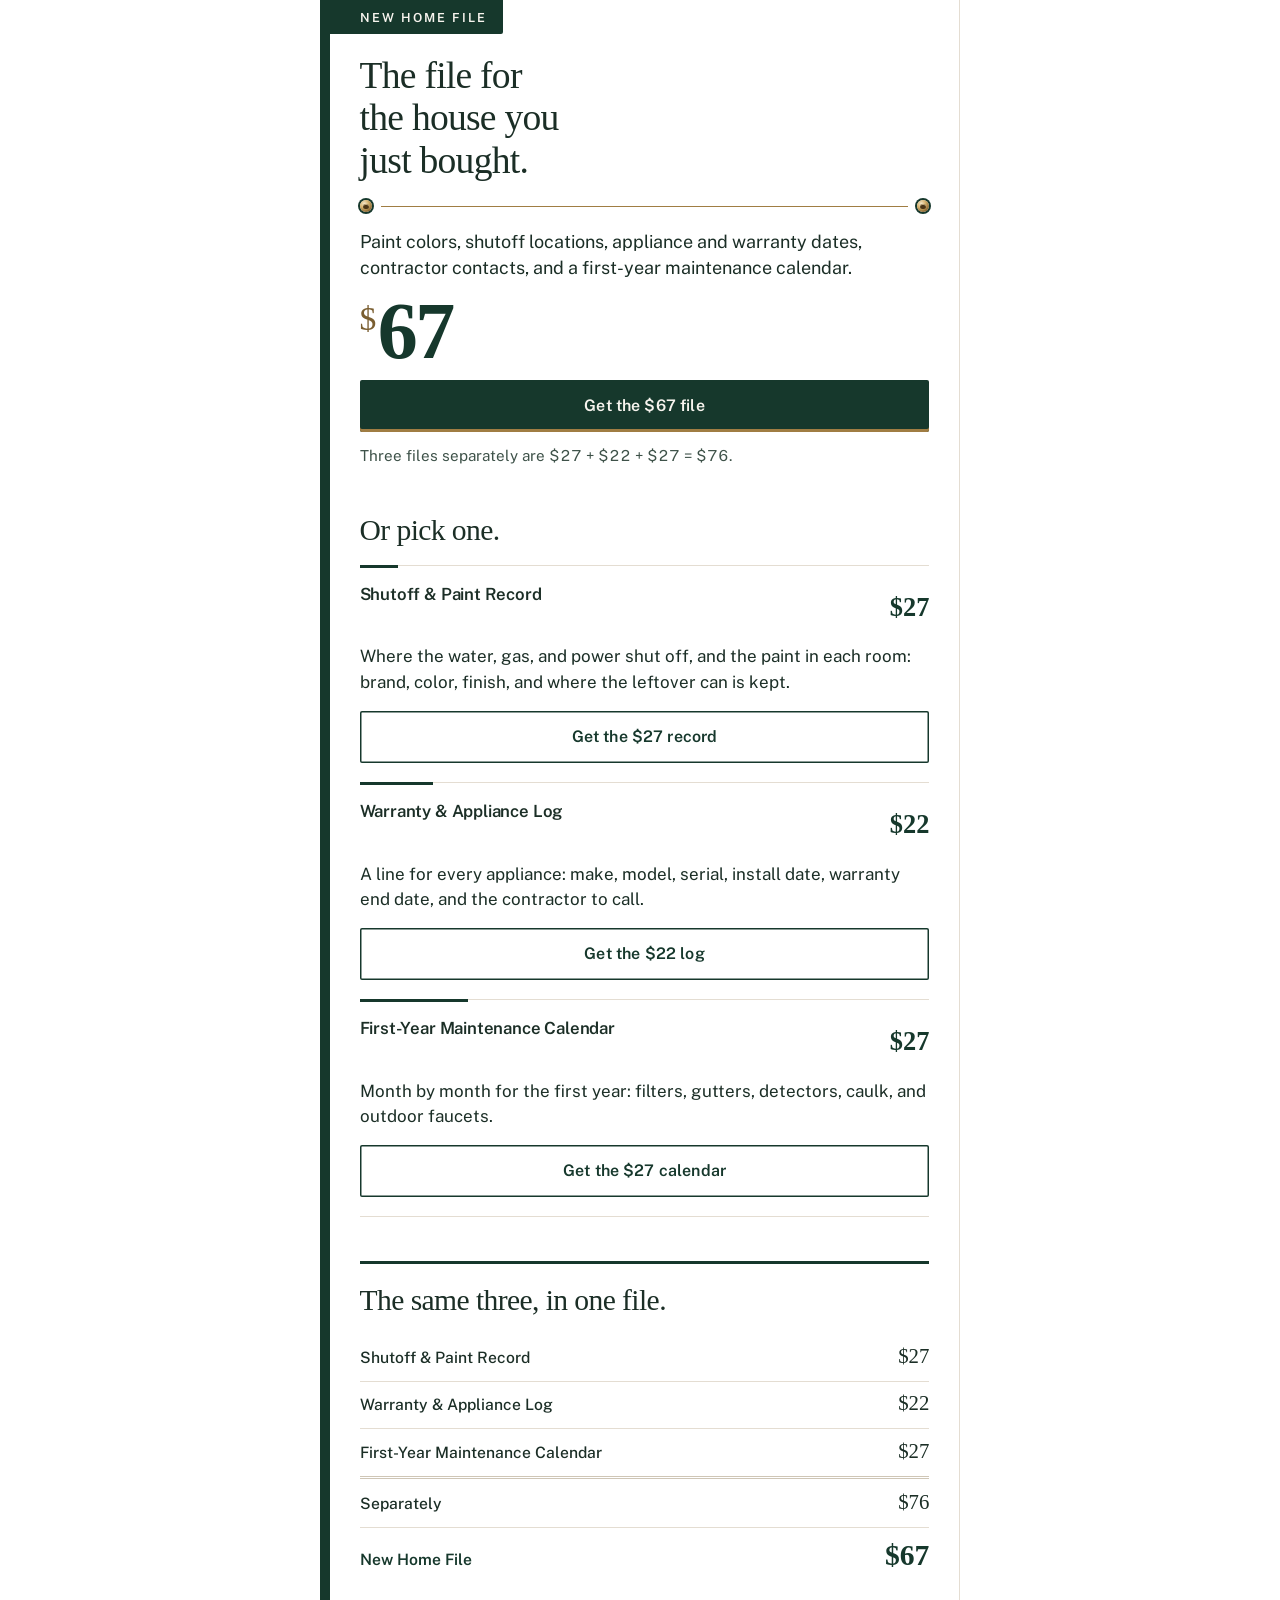
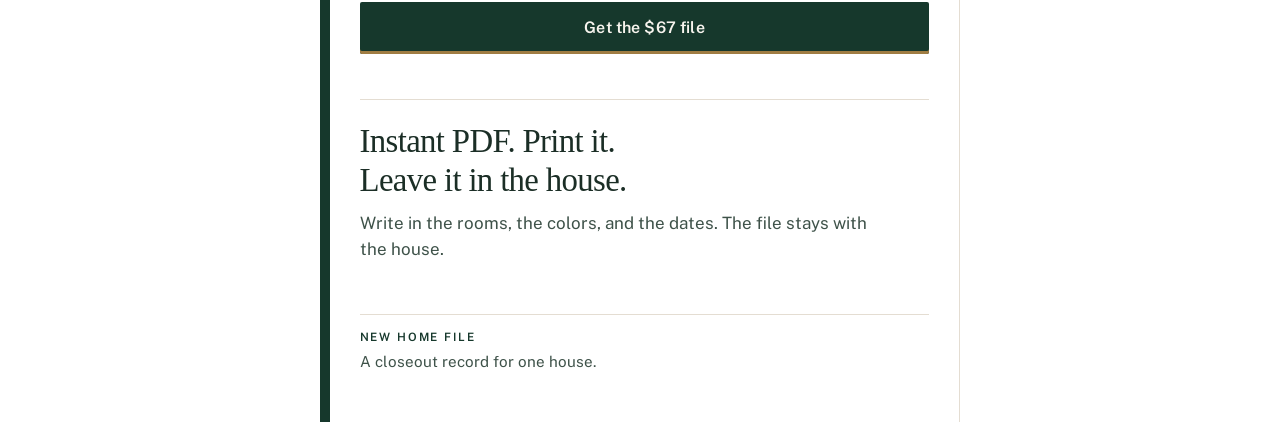
==== index.html @ 7fdfc834 "Add the New Home File landing page. A single static page for the closeout record: the $67 file first" ====
<!DOCTYPE html>
<html lang="en">
<head>
  <meta charset="utf-8">
  <meta name="viewport" content="width=device-width, initial-scale=1, viewport-fit=cover">
  <meta name="color-scheme" content="light">
  <meta name="theme-color" content="#16382c">
  <meta name="format-detection" content="telephone=no">
  <title>New Home File</title>
  <meta name="description" content="The file for the house you just bought. Paint colors, shutoff locations, appliance and warranty dates, contractor contacts, and a first-year maintenance calendar. Instant PDF, $67.">
  <meta property="og:title" content="New Home File">
  <meta property="og:description" content="The file for the house you just bought. Paint colors, shutoff locations, appliance and warranty dates, contractor contacts, and a first-year maintenance calendar. $67.">
  <meta property="og:type" content="website">
  <link rel="icon" href="favicon.svg" type="image/svg+xml">
  <link rel="preload" href="fonts/newsreader-500.woff2" as="font" type="font/woff2" crossorigin>
  <link rel="preload" href="fonts/public-sans-400.woff2" as="font" type="font/woff2" crossorigin>
  <link rel="preload" href="fonts/public-sans-600.woff2" as="font" type="font/woff2" crossorigin>
  <link rel="stylesheet" href="styles.css">
</head>
<body>
  <div class="page">
    <header class="masthead">
      <p class="tab">New Home File</p>
      <h1>The file for the house you just bought.</h1>
      <div class="clips" aria-hidden="true">
        <span class="clip"></span>
        <span class="clip-rule"></span>
        <span class="clip"></span>
      </div>
    </header>

    <main>
      <section class="offer" aria-label="New Home File, 67 dollars">
        <p class="does">Paint colors, shutoff locations, appliance and warranty dates, contractor contacts, and a first-year maintenance calendar.</p>
        <p class="price"><span class="usd">$</span>67</p>
        <a class="buy" data-product="newHomeFile">Get the $67 file</a>
        <p class="split">Three files separately are <span class="eq">$27 + $22 + $27 = $76</span>.</p>
      </section>

      <section class="pick" aria-labelledby="pick-title">
        <h2 id="pick-title">Or pick one.</h2>

        <article class="record">
          <div class="record-top">
            <h3>Shutoff &amp; Paint Record</h3>
            <p class="record-price">$27</p>
          </div>
          <p>Where the water, gas, and power shut off, and the paint in each room: brand, color, finish, and where the leftover can is kept.</p>
          <a class="buy quiet" data-product="shutoffPaintRecord">Get the $27 record</a>
        </article>

        <article class="record">
          <div class="record-top">
            <h3>Warranty &amp; Appliance Log</h3>
            <p class="record-price">$22</p>
          </div>
          <p>A line for every appliance: make, model, serial, install date, warranty end date, and the contractor to call.</p>
          <a class="buy quiet" data-product="warrantyApplianceLog">Get the $22 log</a>
        </article>

        <article class="record">
          <div class="record-top">
            <h3>First-Year Maintenance Calendar</h3>
            <p class="record-price">$27</p>
          </div>
          <p>Month by month for the first year: filters, gutters, detectors, caulk, and outdoor faucets.</p>
          <a class="buy quiet" data-product="firstYearMaintenanceCalendar">Get the $27 calendar</a>
        </article>
      </section>

      <section class="pack" aria-labelledby="pack-title">
        <h2 id="pack-title">The same three, in one file.</h2>
        <table class="tally">
          <caption class="visually-hidden">Prices for the three files separately and as the New Home File</caption>
          <tbody>
            <tr>
              <th scope="row">Shutoff &amp; Paint Record</th>
              <td>$27</td>
            </tr>
            <tr>
              <th scope="row">Warranty &amp; Appliance Log</th>
              <td>$22</td>
            </tr>
            <tr>
              <th scope="row">First-Year Maintenance Calendar</th>
              <td>$27</td>
            </tr>
            <tr class="tally-sum">
              <th scope="row">Separately</th>
              <td>$76</td>
            </tr>
            <tr class="tally-pack">
              <th scope="row">New Home File</th>
              <td>$67</td>
            </tr>
          </tbody>
        </table>
        <a class="buy" data-product="newHomeFile">Get the $67 file</a>
      </section>

      <section class="handoff" aria-label="Delivery">
        <p class="handoff-line">Instant PDF. Print it. Leave it in the house.</p>
        <p>Write in the rooms, the colors, and the dates. The file stays with the house.</p>
      </section>
    </main>

    <footer class="colophon">
      <p class="sign">New Home File</p>
      <p class="sign-note">A closeout record for one house.</p>
    </footer>
  </div>
  <script src="checkout.config.js"></script>
  <script src="checkout.js"></script>
</body>
</html>
---- styles.css ----
@font-face {
  font-family: "Newsreader";
  font-style: normal;
  font-weight: 500;
  font-display: swap;
  src: url("fonts/newsreader-500.woff2") format("woff2");
}

@font-face {
  font-family: "Newsreader";
  font-style: normal;
  font-weight: 600;
  font-display: swap;
  src: url("fonts/newsreader-600.woff2") format("woff2");
}

@font-face {
  font-family: "Public Sans";
  font-style: normal;
  font-weight: 400;
  font-display: swap;
  src: url("fonts/public-sans-400.woff2") format("woff2");
}

@font-face {
  font-family: "Public Sans";
  font-style: normal;
  font-weight: 500;
  font-display: swap;
  src: url("fonts/public-sans-500.woff2") format("woff2");
}

@font-face {
  font-family: "Public Sans";
  font-style: normal;
  font-weight: 600;
  font-display: swap;
  src: url("fonts/public-sans-600.woff2") format("woff2");
}

:root {
  --paper: #fff;
  --ink: #1b2e26;
  --muted: #3e5249;
  --green: #16382c;
  --green-deep: #10281f;
  --green-hover: #1c4638;
  --brass: #a07d43;
  --brass-deep: #7a5e30;
  --line: #e4ddd2;
  --rule: #cfc6b6;
  --pad: 1.25rem;
  --spine: 8px;
  --serif: "Newsreader", "Iowan Old Style", Palatino, Georgia, serif;
  --sans: "Public Sans", "Segoe UI", sans-serif;
}

*,
*::before,
*::after {
  box-sizing: border-box;
}

html {
  -webkit-text-size-adjust: 100%;
  text-size-adjust: 100%;
}

body {
  margin: 0;
  background: var(--paper);
  color: var(--ink);
  font-family: var(--sans);
  font-size: 1.0625rem;
  font-weight: 400;
  line-height: 1.5;
  font-variant-numeric: lining-nums;
}

.page {
  width: min(100%, 40rem);
  min-height: 100vh;
  margin: 0 auto;
  padding: 0 var(--pad) calc(3rem + env(safe-area-inset-bottom));
  border-left: var(--spine) solid var(--green);
  background: var(--paper);
}

.visually-hidden {
  position: absolute;
  width: 1px;
  height: 1px;
  padding: 0;
  margin: -1px;
  overflow: hidden;
  clip: rect(0, 0, 0, 0);
  white-space: nowrap;
  border: 0;
}

.tab {
  display: inline-block;
  margin: 0 0 1.35rem calc(var(--pad) * -1);
  padding: 0.78rem 1rem 0.55rem var(--pad);
  background: var(--green);
  color: #f7f4ee;
  font-size: 0.78rem;
  font-weight: 600;
  letter-spacing: 0.16em;
  line-height: 1;
  text-transform: uppercase;
  white-space: nowrap;
  border-bottom-right-radius: 2px;
}

h1 {
  margin: 0;
  max-width: 16ch;
  font-family: var(--serif);
  font-size: 1.85rem;
  font-weight: 500;
  line-height: 1.12;
  letter-spacing: -0.02em;
  text-wrap: balance;
}

.clips {
  display: flex;
  align-items: center;
  gap: 0.55rem;
  margin: 1.15rem 0 1.05rem;
}

.clip {
  position: relative;
  width: 0.78rem;
  height: 0.78rem;
  flex: none;
  border-radius: 50%;
  background: radial-gradient(circle at 35% 30%, #f4e7cb, #d4b06a 38%, #8d6a34 72%, #5c431c);
  box-shadow: 0 0 0 2px var(--green);
}

.clip::after {
  content: "";
  position: absolute;
  inset: 0.22rem;
  border-radius: 50%;
  background: #4a3416;
  box-shadow: inset 0 1px 0 rgba(232, 210, 160, 0.7);
}

.clip-rule {
  height: 1px;
  flex: 1;
  background: var(--brass);
}

.does {
  margin: 0 0 1rem;
  font-size: 1.0625rem;
  line-height: 1.45;
  text-wrap: pretty;
}

.price {
  margin: 0 0 0.9rem;
  font-family: var(--serif);
  font-size: 4.25rem;
  font-weight: 600;
  line-height: 0.85;
  letter-spacing: -0.03em;
  color: var(--green);
  font-variant-numeric: lining-nums;
}

.usd {
  margin-right: 0.04em;
  font-size: 0.42em;
  font-weight: 500;
  letter-spacing: 0;
  vertical-align: 0.85em;
  color: var(--brass-deep);
}

.buy {
  display: flex;
  align-items: center;
  justify-content: center;
  width: 100%;
  min-height: 3.25rem;
  padding: 0.8rem 1rem;
  border: 0;
  border-radius: 2px;
  background: var(--green);
  color: #f7f4ee;
  font: 600 1rem/1.2 var(--sans);
  letter-spacing: 0.01em;
  text-align: center;
  text-decoration: none;
  box-shadow: inset 0 -3px 0 var(--brass);
  cursor: pointer;
  -webkit-tap-highlight-color: transparent;
}

.buy:visited {
  color: #f7f4ee;
}

.buy.quiet {
  background: transparent;
  color: var(--green);
  box-shadow: inset 0 0 0 1.5px var(--green);
}

.buy.quiet:visited {
  color: var(--green);
}

.buy:focus-visible {
  outline: 2px solid var(--brass-deep);
  outline-offset: 3px;
}

.split {
  margin: 0.8rem 0 0;
  color: var(--muted);
  font-size: 0.95rem;
}

.eq {
  white-space: nowrap;
  font-variant-numeric: tabular-nums;
}

.pick {
  margin-top: 2.85rem;
}

h2 {
  margin: 0 0 1rem;
  font-family: var(--serif);
  font-size: 1.55rem;
  font-weight: 500;
  line-height: 1.2;
  letter-spacing: -0.02em;
}

.record {
  position: relative;
  padding: 1.15rem 0 1.2rem;
  border-top: 1px solid var(--line);
}

.record:last-child {
  border-bottom: 1px solid var(--line);
}

.record::before {
  content: "";
  position: absolute;
  top: -1px;
  left: 0;
  height: 3px;
  background: var(--green);
}

.record:nth-of-type(1)::before { width: 2.4rem; }
.record:nth-of-type(2)::before { width: 4.6rem; }
.record:nth-of-type(3)::before { width: 6.8rem; }

.record-top {
  display: grid;
  grid-template-columns: 1fr auto;
  gap: 0.75rem 1rem;
  align-items: start;
}

.record h3 {
  margin: 0;
  font-family: var(--sans);
  font-size: 1.05rem;
  font-weight: 600;
  line-height: 1.3;
  letter-spacing: -0.011em;
}

.record-price {
  margin: 0;
  padding-top: 0.08rem;
  font-family: var(--serif);
  font-size: 1.65rem;
  font-weight: 600;
  line-height: 1;
  color: var(--green);
}

.record p {
  margin: 0.55rem 0 0.95rem;
  text-wrap: pretty;
}

.pack {
  margin-top: 2.75rem;
  padding-top: 1.15rem;
  border-top: 3px solid var(--green);
}

.tally {
  width: 100%;
  margin: 0.85rem 0 1.15rem;
  border-collapse: collapse;
}

.tally th,
.tally td {
  padding: 0.72rem 0;
  border-bottom: 1px solid var(--line);
  vertical-align: baseline;
}

.tally th {
  padding-right: 1rem;
  font-size: 0.98rem;
  font-weight: 500;
  text-align: left;
  hyphens: none;
}

.tally td {
  font-family: var(--serif);
  font-size: 1.3rem;
  font-weight: 500;
  line-height: 1;
  text-align: right;
  white-space: nowrap;
  font-variant-numeric: tabular-nums;
}

.tally-sum th,
.tally-sum td {
  border-top: 3px double var(--rule);
  border-bottom: 1px solid var(--line);
  padding-top: 0.85rem;
}

.tally-pack th,
.tally-pack td {
  border-bottom: 0;
  padding-top: 0.8rem;
  color: var(--green);
  font-weight: 600;
}

.tally-pack td {
  font-size: 1.85rem;
}

.handoff {
  margin-top: 2.85rem;
  padding-top: 1.35rem;
  border-top: 1px solid var(--line);
}

.handoff-line {
  margin: 0 0 0.75rem;
  max-width: 18ch;
  font-family: var(--serif);
  font-size: 1.7rem;
  font-weight: 500;
  line-height: 1.18;
  letter-spacing: -0.02em;
  text-wrap: balance;
}

.handoff p:last-child {
  margin: 0;
  max-width: 36em;
  color: var(--muted);
  text-wrap: pretty;
}

.colophon {
  margin-top: 3.25rem;
  padding-top: 1rem;
  border-top: 1px solid var(--line);
}

.sign,
.sign-note {
  margin: 0;
}

.sign {
  color: var(--green);
  font-size: 0.72rem;
  font-weight: 600;
  letter-spacing: 0.16em;
  line-height: 1.2;
  text-transform: uppercase;
}

.sign-note {
  margin-top: 0.4rem;
  color: var(--muted);
  font-size: 0.95rem;
}

::selection {
  background: #d7e6de;
  color: var(--ink);
}

@media (hover: hover) {
  .buy:hover {
    background: var(--green-hover);
    color: #f7f4ee;
  }

  .buy.quiet:hover {
    background: #f2f6f4;
    color: var(--green);
  }
}

.buy:active {
  background: var(--green-deep);
  color: #f7f4ee;
  transform: translateY(1px);
}

.buy.quiet:active {
  background: #e7eeea;
  color: var(--green-deep);
}

@media (min-width: 48rem) {
  :root {
    --pad: 1.85rem;
    --spine: 10px;
  }

  .page {
    border-right: 1px solid var(--line);
  }

  h1 {
    font-size: 2.35rem;
  }

  .price {
    font-size: 5rem;
  }

  .does {
    font-size: 1.125rem;
  }

  h2 {
    font-size: 1.85rem;
  }

  .handoff-line {
    font-size: 2.05rem;
  }
}

@media (prefers-reduced-motion: reduce) {
  .buy:active {
    transform: none;
  }
}

@media print {
  .page {
    width: auto;
    min-height: 0;
    border: 0;
  }

  .tab,
  .buy {
    background: transparent !important;
    color: var(--ink) !important;
    box-shadow: none;
    border: 1px solid var(--ink);
  }
}
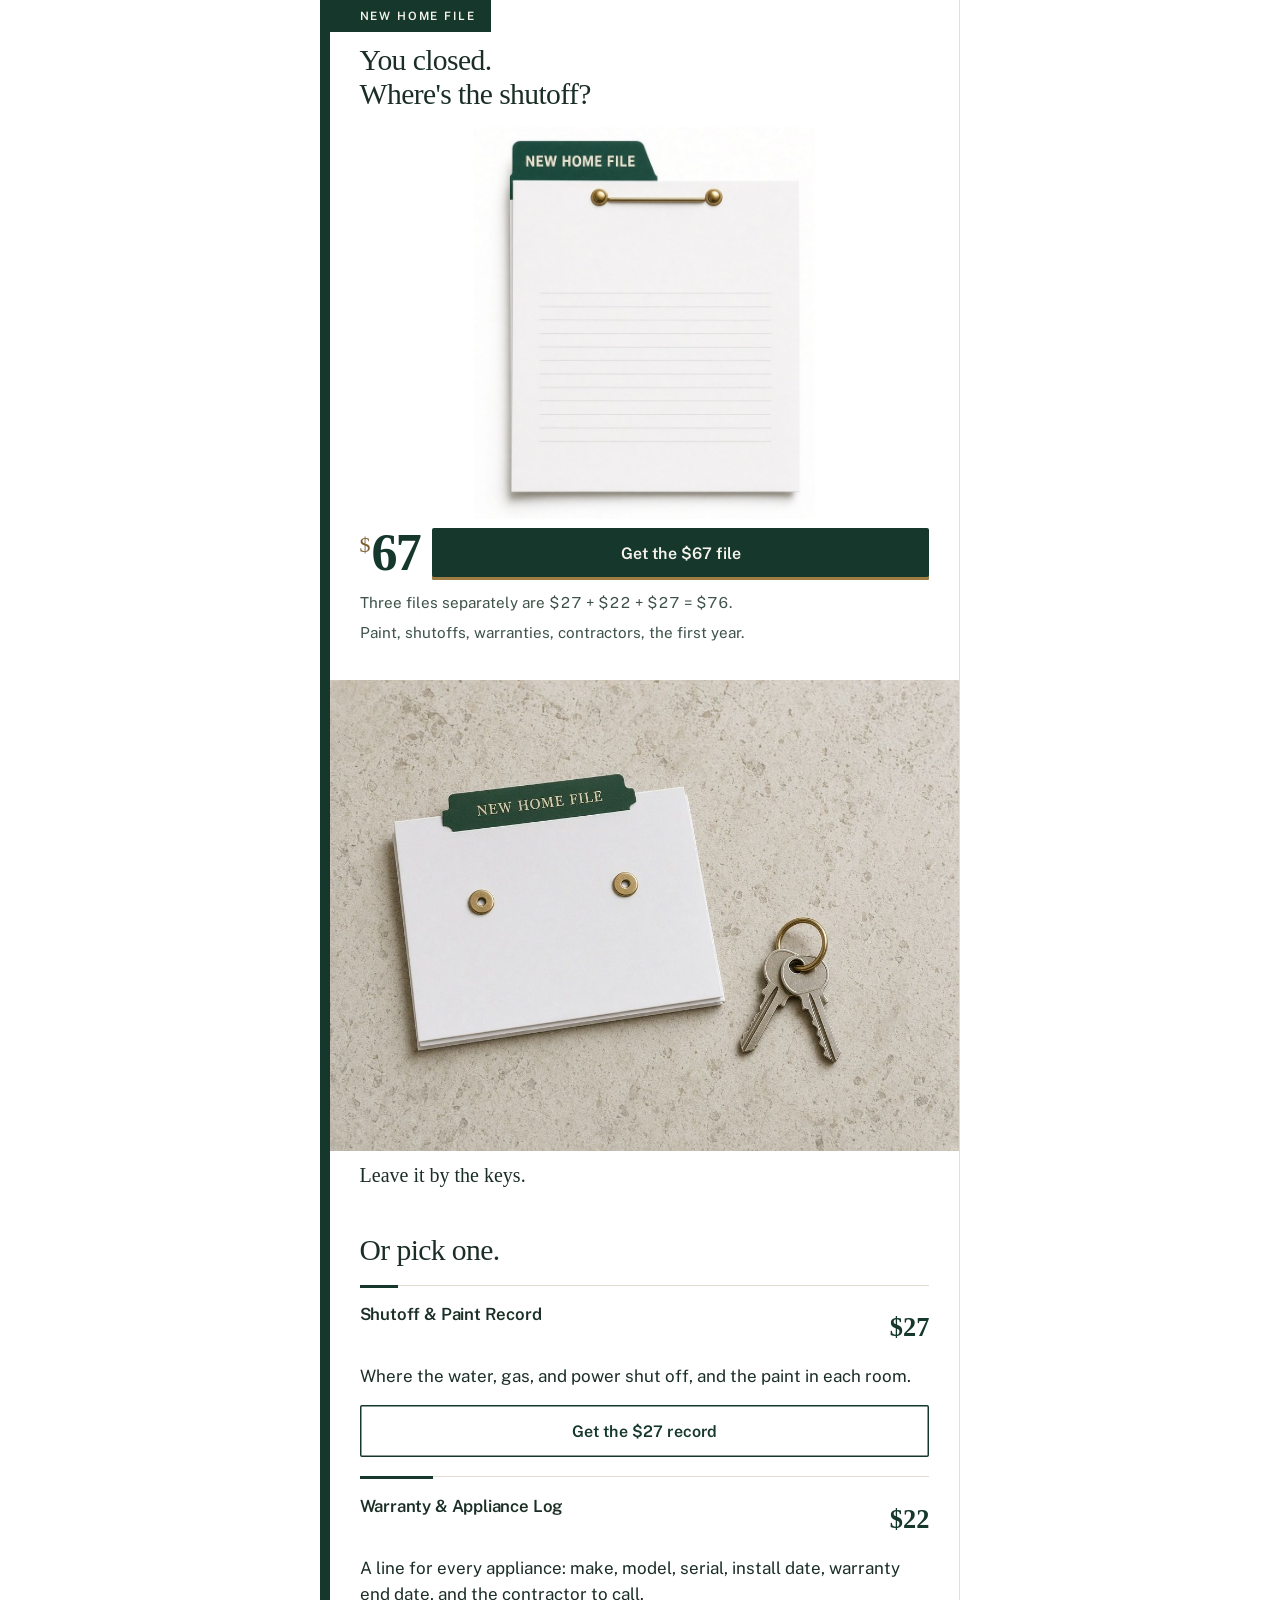
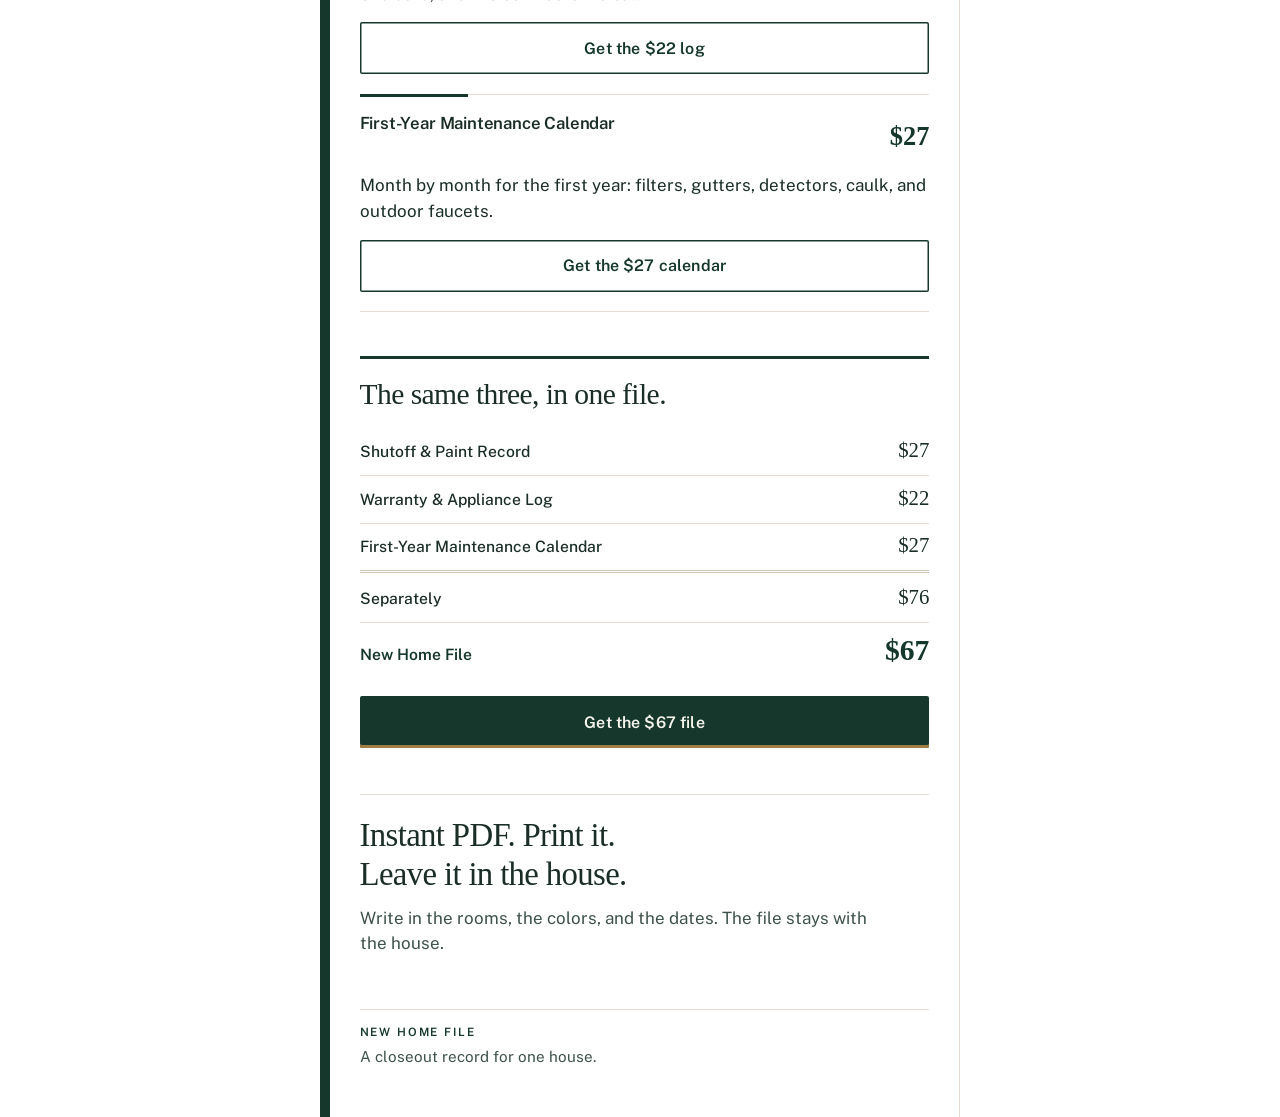
==== commit d5a266e9: "Show the house file before the price. Put the folder cover above $67 on the first screen, with the k" ====
--- a/index.html
+++ b/index.html
@@ -7,11 +7,13 @@
   <meta name="theme-color" content="#16382c">
   <meta name="format-detection" content="telephone=no">
   <title>New Home File</title>
-  <meta name="description" content="The file for the house you just bought. Paint colors, shutoff locations, appliance and warranty dates, contractor contacts, and a first-year maintenance calendar. Instant PDF, $67.">
+  <meta name="description" content="You closed. Where's the shutoff? The New Home File is the record you print and leave by the keys. $67.">
   <meta property="og:title" content="New Home File">
-  <meta property="og:description" content="The file for the house you just bought. Paint colors, shutoff locations, appliance and warranty dates, contractor contacts, and a first-year maintenance calendar. $67.">
+  <meta property="og:description" content="You closed. Where's the shutoff? A house file you print and leave by the keys. $67.">
+  <meta property="og:image" content="images/cover.jpg">
   <meta property="og:type" content="website">
   <link rel="icon" href="favicon.svg" type="image/svg+xml">
+  <link rel="preload" href="images/cover.jpg" as="image">
   <link rel="preload" href="fonts/newsreader-500.woff2" as="font" type="font/woff2" crossorigin>
   <link rel="preload" href="fonts/public-sans-400.woff2" as="font" type="font/woff2" crossorigin>
   <link rel="preload" href="fonts/public-sans-600.woff2" as="font" type="font/woff2" crossorigin>
@@ -20,22 +22,27 @@
 <body>
   <div class="page">
     <header class="masthead">
-      <p class="tab">New Home File</p>
-      <h1>The file for the house you just bought.</h1>
-      <div class="clips" aria-hidden="true">
-        <span class="clip"></span>
-        <span class="clip-rule"></span>
-        <span class="clip"></span>
-      </div>
+      <p class="mark">New Home File</p>
+      <h1>You closed.<br>Where's the shutoff?</h1>
     </header>
 
     <main>
       <section class="offer" aria-label="New Home File, 67 dollars">
-        <p class="does">Paint colors, shutoff locations, appliance and warranty dates, contractor contacts, and a first-year maintenance calendar.</p>
-        <p class="price"><span class="usd">$</span>67</p>
-        <a class="buy" data-product="newHomeFile">Get the $67 file</a>
+        <figure class="cover">
+          <img src="images/cover.jpg" width="740" height="852" alt="White house file with a deep green tab reading New Home File, held by brass fasteners." fetchpriority="high">
+        </figure>
+        <div class="offer-buy">
+          <p class="price"><span class="usd">$</span>67</p>
+          <a class="buy" data-product="newHomeFile">Get the $67 file</a>
+        </div>
         <p class="split">Three files separately are <span class="eq">$27 + $22 + $27 = $76</span>.</p>
+        <p class="does">Paint, shutoffs, warranties, contractors, the first year.</p>
       </section>
+
+      <figure class="counter">
+        <img src="images/counter.jpg" width="1152" height="864" alt="The house file lying on a counter beside a set of keys." decoding="async">
+        <figcaption>Leave it by the keys.</figcaption>
+      </figure>
 
       <section class="pick" aria-labelledby="pick-title">
         <h2 id="pick-title">Or pick one.</h2>
@@ -45,7 +52,7 @@
             <h3>Shutoff &amp; Paint Record</h3>
             <p class="record-price">$27</p>
           </div>
-          <p>Where the water, gas, and power shut off, and the paint in each room: brand, color, finish, and where the leftover can is kept.</p>
+          <p>Where the water, gas, and power shut off, and the paint in each room.</p>
           <a class="buy quiet" data-product="shutoffPaintRecord">Get the $27 record</a>
         </article>
 
--- a/styles.css
+++ b/styles.css
@@ -98,77 +98,68 @@
   border: 0;
 }
 
-.tab {
+.mark {
+  margin: 0 0 0.7rem calc(var(--pad) * -1);
+  padding: 0.7rem 0.95rem 0.55rem var(--pad);
   display: inline-block;
-  margin: 0 0 1.35rem calc(var(--pad) * -1);
-  padding: 0.78rem 1rem 0.55rem var(--pad);
   background: var(--green);
   color: #f7f4ee;
-  font-size: 0.78rem;
+  font-size: 0.72rem;
   font-weight: 600;
   letter-spacing: 0.16em;
   line-height: 1;
   text-transform: uppercase;
-  white-space: nowrap;
-  border-bottom-right-radius: 2px;
 }
 
 h1 {
   margin: 0;
-  max-width: 16ch;
-  font-family: var(--serif);
-  font-size: 1.85rem;
-  font-weight: 500;
-  line-height: 1.12;
+  max-width: 18ch;
+  font-family: var(--serif);
+  font-size: 1.55rem;
+  font-weight: 500;
+  line-height: 1.15;
   letter-spacing: -0.02em;
-  text-wrap: balance;
-}
-
-.clips {
+}
+
+.cover {
+  margin: 0.7rem 0 0.55rem;
+}
+
+.cover img {
+  display: block;
+  width: auto;
+  max-width: 100%;
+  height: auto;
+  max-height: 24.5rem;
+  margin: 0 auto;
+}
+
+.offer-buy {
   display: flex;
   align-items: center;
-  gap: 0.55rem;
-  margin: 1.15rem 0 1.05rem;
-}
-
-.clip {
-  position: relative;
-  width: 0.78rem;
-  height: 0.78rem;
+  gap: 0.75rem;
+}
+
+.offer-buy .buy {
+  flex: 1;
+  width: auto;
+  min-width: 0;
+}
+
+.does {
+  margin: 0.45rem 0 0;
+  color: var(--muted);
+  font-size: 0.95rem;
+  line-height: 1.4;
+}
+
+.price {
+  margin: 0;
   flex: none;
-  border-radius: 50%;
-  background: radial-gradient(circle at 35% 30%, #f4e7cb, #d4b06a 38%, #8d6a34 72%, #5c431c);
-  box-shadow: 0 0 0 2px var(--green);
-}
-
-.clip::after {
-  content: "";
-  position: absolute;
-  inset: 0.22rem;
-  border-radius: 50%;
-  background: #4a3416;
-  box-shadow: inset 0 1px 0 rgba(232, 210, 160, 0.7);
-}
-
-.clip-rule {
-  height: 1px;
-  flex: 1;
-  background: var(--brass);
-}
-
-.does {
-  margin: 0 0 1rem;
-  font-size: 1.0625rem;
-  line-height: 1.45;
-  text-wrap: pretty;
-}
-
-.price {
-  margin: 0 0 0.9rem;
-  font-family: var(--serif);
-  font-size: 4.25rem;
-  font-weight: 600;
-  line-height: 0.85;
+  font-family: var(--serif);
+  font-size: 2.85rem;
+  font-weight: 600;
+  line-height: 0.9;
   letter-spacing: -0.03em;
   color: var(--green);
   font-variant-numeric: lining-nums;
@@ -181,6 +172,24 @@
   letter-spacing: 0;
   vertical-align: 0.85em;
   color: var(--brass-deep);
+}
+
+.counter {
+  margin: 2.25rem calc(var(--pad) * -1) 0;
+}
+
+.counter img {
+  display: block;
+  width: 100%;
+  height: auto;
+}
+
+.counter figcaption {
+  margin: 0;
+  padding: 0.7rem var(--pad) 0;
+  font-family: var(--serif);
+  font-size: 1.25rem;
+  line-height: 1.25;
 }
 
 .buy {
@@ -445,15 +454,15 @@
   }
 
   h1 {
-    font-size: 2.35rem;
+    font-size: 1.85rem;
+  }
+
+  .cover {
+    margin-top: 1rem;
   }
 
   .price {
-    font-size: 5rem;
-  }
-
-  .does {
-    font-size: 1.125rem;
+    font-size: 3.25rem;
   }
 
   h2 {
@@ -478,7 +487,7 @@
     border: 0;
   }
 
-  .tab,
+  .mark,
   .buy {
     background: transparent !important;
     color: var(--ink) !important;
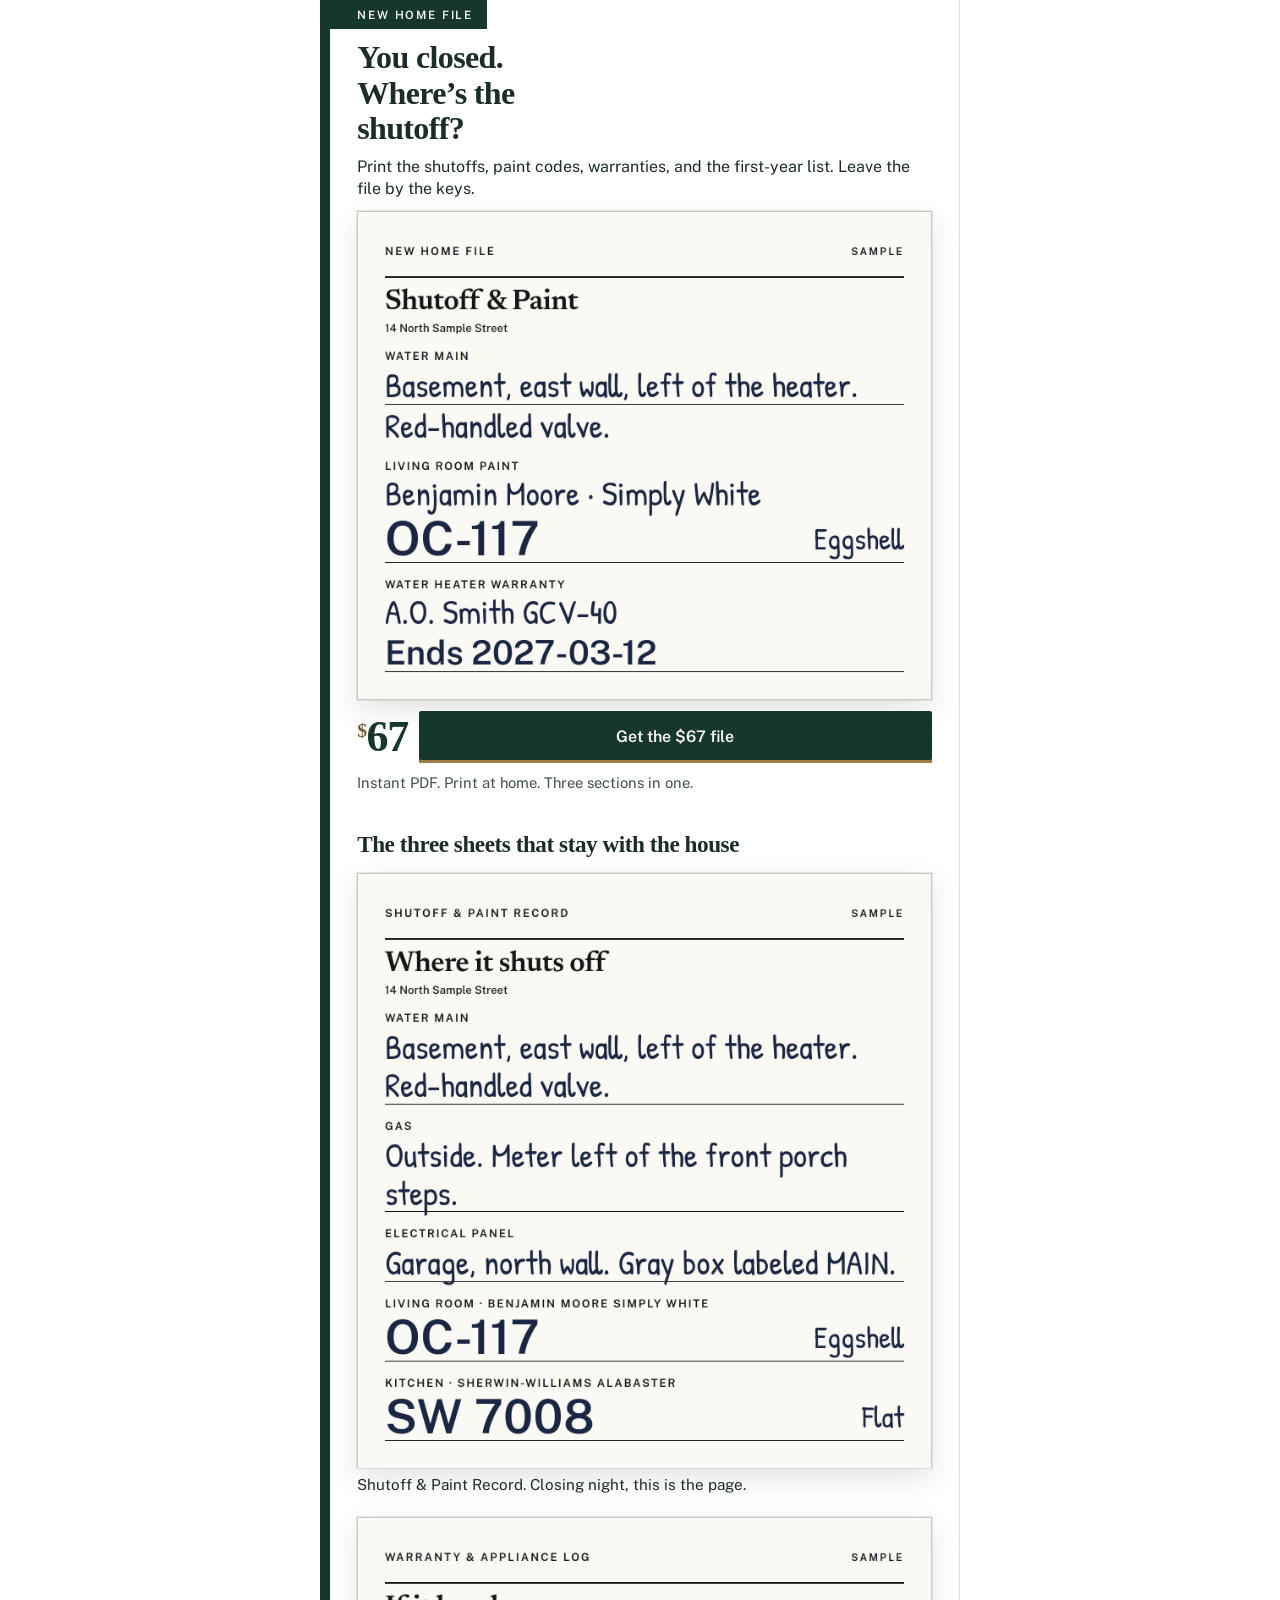
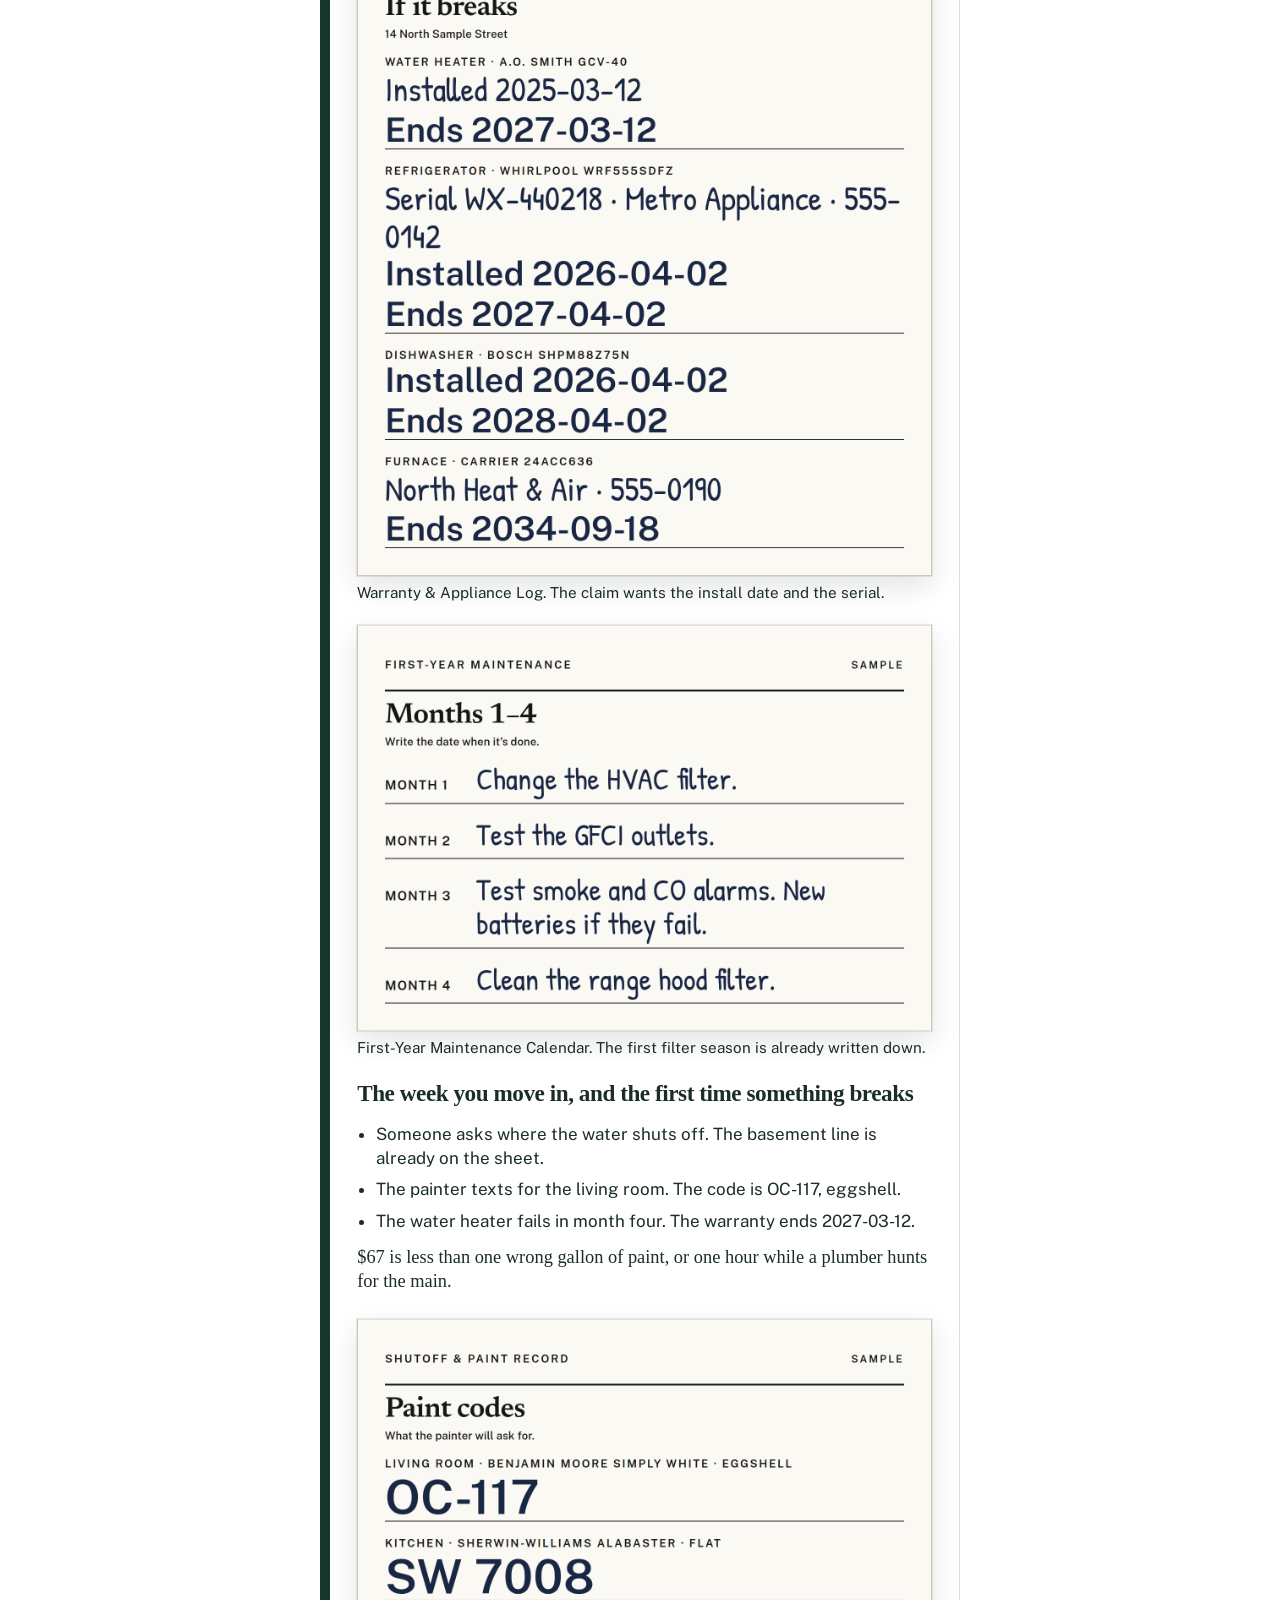
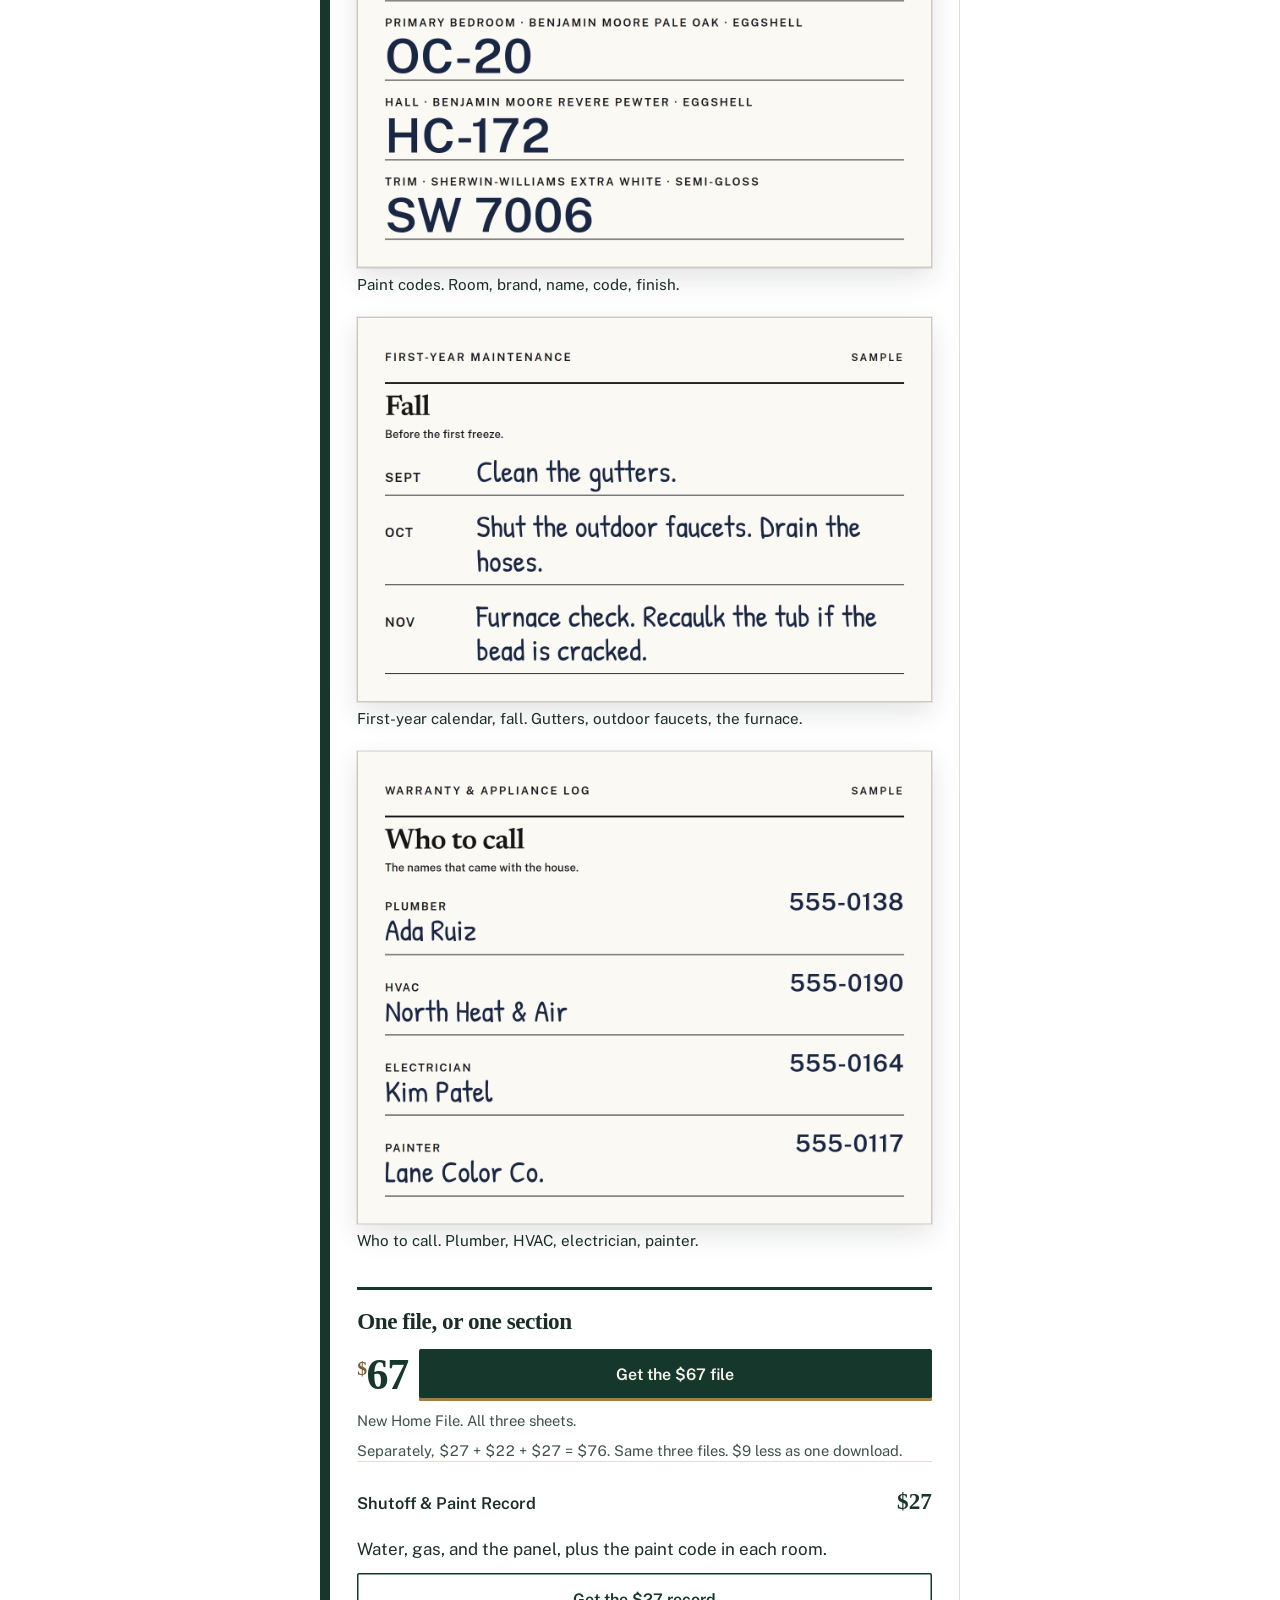
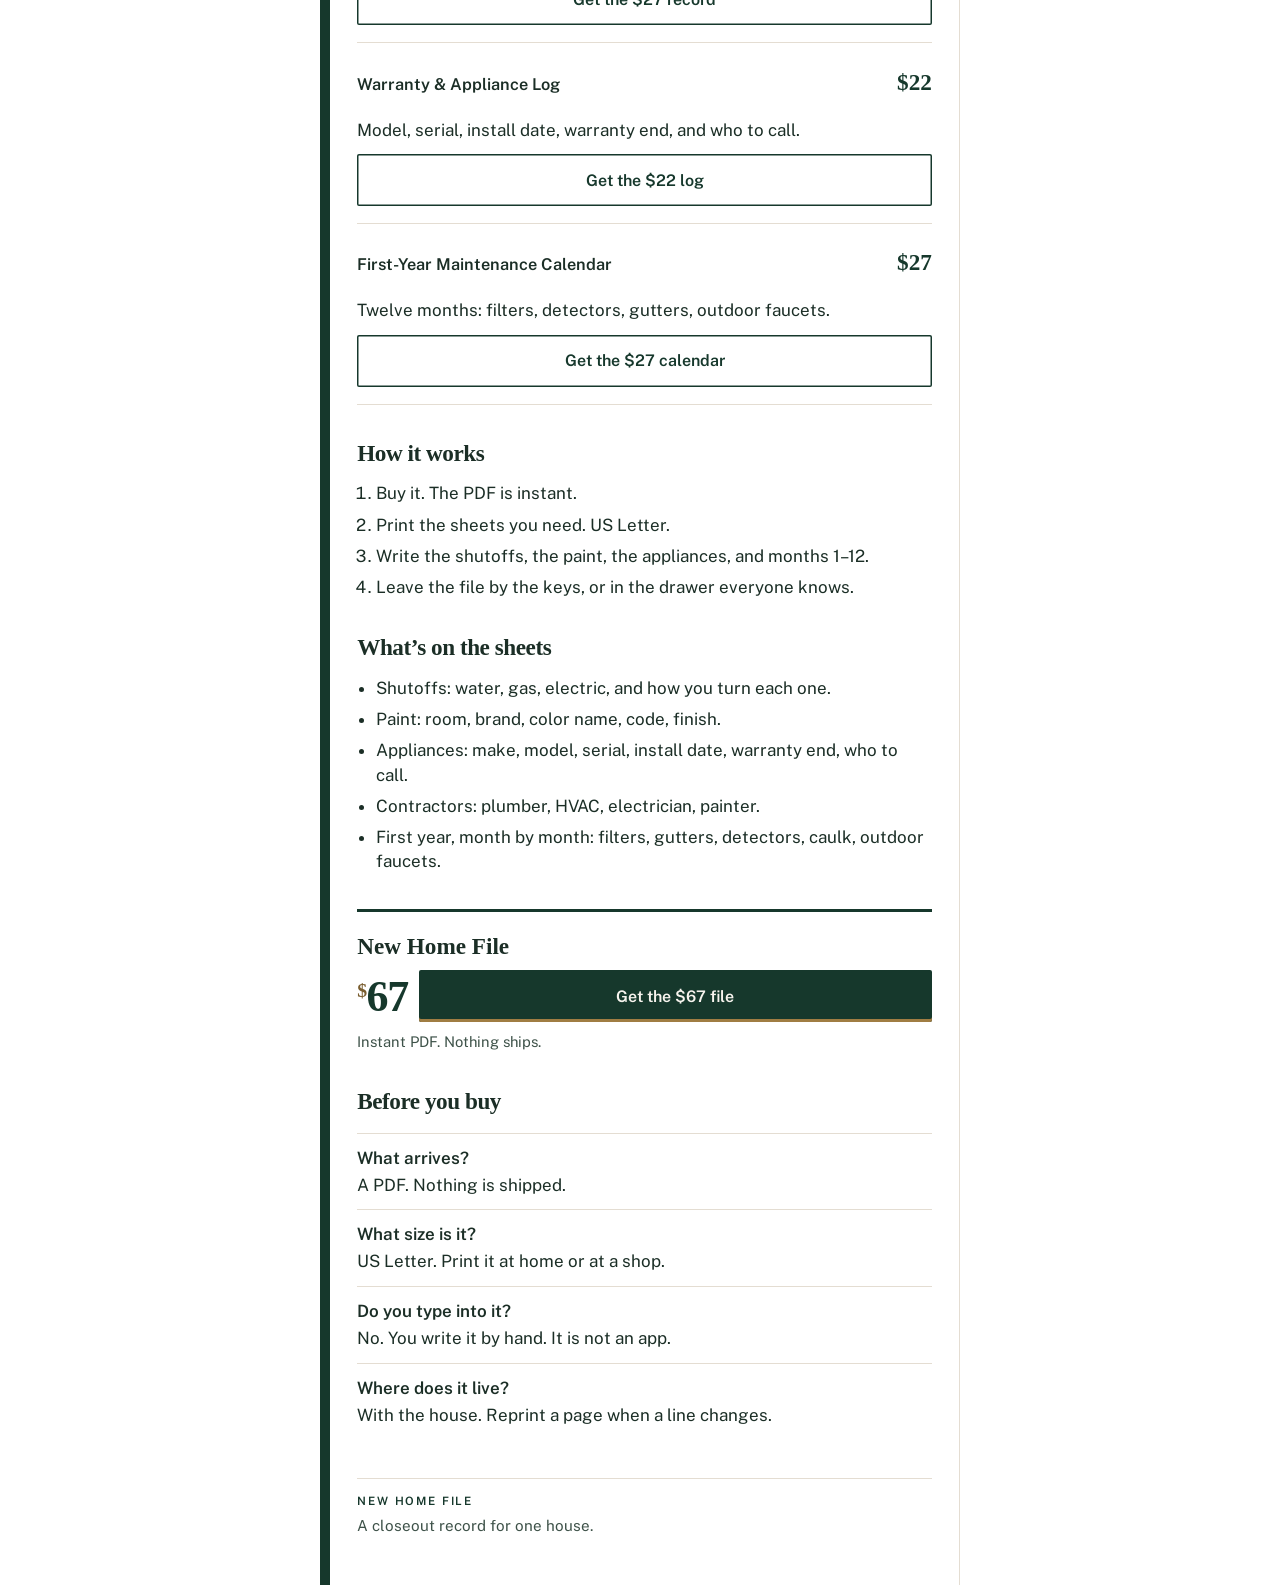
==== commit b8d5945b: "Replace the folder photo with readable house sheets. The first screen shows a filled record: the wat" ====
--- a/index.html
+++ b/index.html
@@ -7,14 +7,13 @@
   <meta name="theme-color" content="#16382c">
   <meta name="format-detection" content="telephone=no">
   <title>New Home File</title>
-  <meta name="description" content="You closed. Where's the shutoff? The New Home File is the record you print and leave by the keys. $67.">
+  <meta name="description" content="You closed. Where’s the shutoff? A printed house file: the water main, the paint code, the warranty date. $67.">
   <meta property="og:title" content="New Home File">
-  <meta property="og:description" content="You closed. Where's the shutoff? A house file you print and leave by the keys. $67.">
-  <meta property="og:image" content="images/cover.jpg">
+  <meta property="og:description" content="You closed. Where’s the shutoff? Print the shutoffs, paint codes, and warranties. Leave the file by the keys. $67.">
   <meta property="og:type" content="website">
   <link rel="icon" href="favicon.svg" type="image/svg+xml">
-  <link rel="preload" href="images/cover.jpg" as="image">
-  <link rel="preload" href="fonts/newsreader-500.woff2" as="font" type="font/woff2" crossorigin>
+  <link rel="preload" href="images/hero.png" as="image">
+  <link rel="preload" href="fonts/newsreader-600.woff2" as="font" type="font/woff2" crossorigin>
   <link rel="preload" href="fonts/public-sans-400.woff2" as="font" type="font/woff2" crossorigin>
   <link rel="preload" href="fonts/public-sans-600.woff2" as="font" type="font/woff2" crossorigin>
   <link rel="stylesheet" href="styles.css">
@@ -23,91 +22,151 @@
   <div class="page">
     <header class="masthead">
       <p class="mark">New Home File</p>
-      <h1>You closed.<br>Where's the shutoff?</h1>
+      <h1>You closed.<br>Where’s the shutoff?</h1>
+      <p class="sub">Print the shutoffs, paint codes, warranties, and the first-year list. Leave the file by the keys.</p>
     </header>
 
     <main>
       <section class="offer" aria-label="New Home File, 67 dollars">
-        <figure class="cover">
-          <img src="images/cover.jpg" width="740" height="852" alt="White house file with a deep green tab reading New Home File, held by brass fasteners." fetchpriority="high">
+        <figure class="hero-sheet">
+          <img src="images/hero.png" width="680" height="578" alt="Sample house record. Water main: basement, east wall, left of the heater, red-handled valve. Living room paint: Benjamin Moore Simply White, OC-117, eggshell. Water heater warranty ends 2027-03-12." fetchpriority="high">
         </figure>
         <div class="offer-buy">
           <p class="price"><span class="usd">$</span>67</p>
           <a class="buy" data-product="newHomeFile">Get the $67 file</a>
         </div>
-        <p class="split">Three files separately are <span class="eq">$27 + $22 + $27 = $76</span>.</p>
-        <p class="does">Paint, shutoffs, warranties, contractors, the first year.</p>
+        <p class="fine">Instant PDF. Print at home. Three sections in one.</p>
       </section>
 
-      <figure class="counter">
-        <img src="images/counter.jpg" width="1152" height="864" alt="The house file lying on a counter beside a set of keys." decoding="async">
-        <figcaption>Leave it by the keys.</figcaption>
-      </figure>
+      <section class="gallery" aria-labelledby="sheets-title">
+        <h2 id="sheets-title">The three sheets that stay with the house</h2>
 
-      <section class="pick" aria-labelledby="pick-title">
-        <h2 id="pick-title">Or pick one.</h2>
+        <figure class="sheet-shot">
+          <img src="images/shutoff.png" width="680" height="705" alt="Shutoff and paint record. Water main in the basement on the east wall. Gas meter left of the front porch. Panel in the garage, north wall. Living room OC-117. Kitchen SW 7008." decoding="async">
+          <figcaption>Shutoff &amp; Paint Record. Closing night, this is the page.</figcaption>
+        </figure>
+
+        <figure class="sheet-shot">
+          <img src="images/warranty.png" width="680" height="780" alt="Warranty log. Water heater A.O. Smith GCV-40, warranty ends 2027-03-12. Refrigerator Whirlpool WRF555SDFZ, Metro Appliance 555-0142." decoding="async">
+          <figcaption>Warranty &amp; Appliance Log. The claim wants the install date and the serial.</figcaption>
+        </figure>
+
+        <figure class="sheet-shot">
+          <img src="images/year.png" width="680" height="481" alt="First-year calendar, months 1 to 4: change the HVAC filter, test the GFCI outlets, test smoke and CO alarms, clean the range hood filter." decoding="async">
+          <figcaption>First-Year Maintenance Calendar. The first filter season is already written down.</figcaption>
+        </figure>
+      </section>
+
+      <section class="moments" aria-labelledby="moments-title">
+        <h2 id="moments-title">The week you move in, and the first time something breaks</h2>
+        <ul>
+          <li>Someone asks where the water shuts off. The basement line is already on the sheet.</li>
+          <li>The painter texts for the living room. The code is OC-117, eggshell.</li>
+          <li>The water heater fails in month four. The warranty ends 2027-03-12.</li>
+        </ul>
+        <p class="moments-note">$67 is less than one wrong gallon of paint, or one hour while a plumber hunts for the main.</p>
+      </section>
+
+      <section class="gallery more" aria-label="More of the file">
+        <figure class="sheet-shot">
+          <img src="images/paint.png" width="680" height="649" alt="Paint codes. Living room OC-117 eggshell. Kitchen SW 7008 flat. Primary bedroom OC-20. Hall HC-172. Trim SW 7006 semi-gloss." decoding="async">
+          <figcaption>Paint codes. Room, brand, name, code, finish.</figcaption>
+        </figure>
+        <figure class="sheet-shot">
+          <img src="images/fall.png" width="680" height="456" alt="Fall maintenance. September, clean the gutters. October, shut the outdoor faucets. November, furnace check." decoding="async">
+          <figcaption>First-year calendar, fall. Gutters, outdoor faucets, the furnace.</figcaption>
+        </figure>
+        <figure class="sheet-shot">
+          <img src="images/contractors.png" width="680" height="560" alt="Who to call. Plumber Ada Ruiz 555-0138. HVAC North Heat and Air 555-0190. Electrician Kim Patel 555-0164. Painter Lane Color Co. 555-0117." decoding="async">
+          <figcaption>Who to call. Plumber, HVAC, electrician, painter.</figcaption>
+        </figure>
+      </section>
+
+      <section class="pack" aria-labelledby="pack-title">
+        <h2 id="pack-title">One file, or one section</h2>
+        <div class="offer-buy">
+          <p class="price"><span class="usd">$</span>67</p>
+          <a class="buy" data-product="newHomeFile">Get the $67 file</a>
+        </div>
+        <p class="fine">New Home File. All three sheets.</p>
+        <p class="split">Separately, <span class="eq">$27 + $22 + $27 = $76</span>. Same three files. $9 less as one download.</p>
 
         <article class="record">
           <div class="record-top">
             <h3>Shutoff &amp; Paint Record</h3>
             <p class="record-price">$27</p>
           </div>
-          <p>Where the water, gas, and power shut off, and the paint in each room.</p>
+          <p>Water, gas, and the panel, plus the paint code in each room.</p>
           <a class="buy quiet" data-product="shutoffPaintRecord">Get the $27 record</a>
         </article>
-
         <article class="record">
           <div class="record-top">
             <h3>Warranty &amp; Appliance Log</h3>
             <p class="record-price">$22</p>
           </div>
-          <p>A line for every appliance: make, model, serial, install date, warranty end date, and the contractor to call.</p>
+          <p>Model, serial, install date, warranty end, and who to call.</p>
           <a class="buy quiet" data-product="warrantyApplianceLog">Get the $22 log</a>
         </article>
-
         <article class="record">
           <div class="record-top">
             <h3>First-Year Maintenance Calendar</h3>
             <p class="record-price">$27</p>
           </div>
-          <p>Month by month for the first year: filters, gutters, detectors, caulk, and outdoor faucets.</p>
+          <p>Twelve months: filters, detectors, gutters, outdoor faucets.</p>
           <a class="buy quiet" data-product="firstYearMaintenanceCalendar">Get the $27 calendar</a>
         </article>
       </section>
 
-      <section class="pack" aria-labelledby="pack-title">
-        <h2 id="pack-title">The same three, in one file.</h2>
-        <table class="tally">
-          <caption class="visually-hidden">Prices for the three files separately and as the New Home File</caption>
-          <tbody>
-            <tr>
-              <th scope="row">Shutoff &amp; Paint Record</th>
-              <td>$27</td>
-            </tr>
-            <tr>
-              <th scope="row">Warranty &amp; Appliance Log</th>
-              <td>$22</td>
-            </tr>
-            <tr>
-              <th scope="row">First-Year Maintenance Calendar</th>
-              <td>$27</td>
-            </tr>
-            <tr class="tally-sum">
-              <th scope="row">Separately</th>
-              <td>$76</td>
-            </tr>
-            <tr class="tally-pack">
-              <th scope="row">New Home File</th>
-              <td>$67</td>
-            </tr>
-          </tbody>
-        </table>
-        <a class="buy" data-product="newHomeFile">Get the $67 file</a>
+      <section class="steps" aria-labelledby="steps-title">
+        <h2 id="steps-title">How it works</h2>
+        <ol>
+          <li>Buy it. The PDF is instant.</li>
+          <li>Print the sheets you need. US Letter.</li>
+          <li>Write the shutoffs, the paint, the appliances, and months 1–12.</li>
+          <li>Leave the file by the keys, or in the drawer everyone knows.</li>
+        </ol>
       </section>
 
-      <section class="handoff" aria-label="Delivery">
-        <p class="handoff-line">Instant PDF. Print it. Leave it in the house.</p>
-        <p>Write in the rooms, the colors, and the dates. The file stays with the house.</p>
+      <section class="inside" aria-labelledby="inside-title">
+        <h2 id="inside-title">What’s on the sheets</h2>
+        <ul>
+          <li>Shutoffs: water, gas, electric, and how you turn each one.</li>
+          <li>Paint: room, brand, color name, code, finish.</li>
+          <li>Appliances: make, model, serial, install date, warranty end, who to call.</li>
+          <li>Contractors: plumber, HVAC, electrician, painter.</li>
+          <li>First year, month by month: filters, gutters, detectors, caulk, outdoor faucets.</li>
+        </ul>
+      </section>
+
+      <section class="again" aria-label="New Home File, 67 dollars, again">
+        <p class="again-name">New Home File</p>
+        <div class="offer-buy">
+          <p class="price"><span class="usd">$</span>67</p>
+          <a class="buy" data-product="newHomeFile">Get the $67 file</a>
+        </div>
+        <p class="fine">Instant PDF. Nothing ships.</p>
+      </section>
+
+      <section class="faq" aria-labelledby="faq-title">
+        <h2 id="faq-title">Before you buy</h2>
+        <dl>
+          <div>
+            <dt>What arrives?</dt>
+            <dd>A PDF. Nothing is shipped.</dd>
+          </div>
+          <div>
+            <dt>What size is it?</dt>
+            <dd>US Letter. Print it at home or at a shop.</dd>
+          </div>
+          <div>
+            <dt>Do you type into it?</dt>
+            <dd>No. You write it by hand. It is not an app.</dd>
+          </div>
+          <div>
+            <dt>Where does it live?</dt>
+            <dd>With the house. Reprint a page when a line changes.</dd>
+          </div>
+        </dl>
       </section>
     </main>
 
--- a/styles.css
+++ b/styles.css
@@ -2,40 +2,40 @@
   font-family: "Newsreader";
   font-style: normal;
   font-weight: 500;
-  font-display: swap;
   src: url("fonts/newsreader-500.woff2") format("woff2");
+  font-display: swap;
 }
 
 @font-face {
   font-family: "Newsreader";
   font-style: normal;
   font-weight: 600;
-  font-display: swap;
   src: url("fonts/newsreader-600.woff2") format("woff2");
+  font-display: swap;
 }
 
 @font-face {
   font-family: "Public Sans";
   font-style: normal;
   font-weight: 400;
-  font-display: swap;
   src: url("fonts/public-sans-400.woff2") format("woff2");
+  font-display: swap;
 }
 
 @font-face {
   font-family: "Public Sans";
   font-style: normal;
   font-weight: 500;
-  font-display: swap;
   src: url("fonts/public-sans-500.woff2") format("woff2");
+  font-display: swap;
 }
 
 @font-face {
   font-family: "Public Sans";
   font-style: normal;
   font-weight: 600;
-  font-display: swap;
   src: url("fonts/public-sans-600.woff2") format("woff2");
+  font-display: swap;
 }
 
 :root {
@@ -48,18 +48,15 @@
   --brass: #a07d43;
   --brass-deep: #7a5e30;
   --line: #e4ddd2;
-  --rule: #cfc6b6;
-  --pad: 1.25rem;
+  --pad: 1.15rem;
   --spine: 8px;
-  --serif: "Newsreader", "Iowan Old Style", Palatino, Georgia, serif;
+  --serif: "Newsreader", Georgia, serif;
   --sans: "Public Sans", "Segoe UI", sans-serif;
 }
 
 *,
 *::before,
-*::after {
-  box-sizing: border-box;
-}
+*::after { box-sizing: border-box; }
 
 html {
   -webkit-text-size-adjust: 100%;
@@ -72,8 +69,7 @@
   color: var(--ink);
   font-family: var(--sans);
   font-size: 1.0625rem;
-  font-weight: 400;
-  line-height: 1.5;
+  line-height: 1.45;
   font-variant-numeric: lining-nums;
 }
 
@@ -86,22 +82,10 @@
   background: var(--paper);
 }
 
-.visually-hidden {
-  position: absolute;
-  width: 1px;
-  height: 1px;
-  padding: 0;
-  margin: -1px;
-  overflow: hidden;
-  clip: rect(0, 0, 0, 0);
-  white-space: nowrap;
-  border: 0;
-}
-
 .mark {
-  margin: 0 0 0.7rem calc(var(--pad) * -1);
-  padding: 0.7rem 0.95rem 0.55rem var(--pad);
   display: inline-block;
+  margin: 0 0 0.65rem calc(var(--pad) * -1);
+  padding: 0.62rem 0.85rem 0.5rem var(--pad);
   background: var(--green);
   color: #f7f4ee;
   font-size: 0.72rem;
@@ -113,31 +97,38 @@
 
 h1 {
   margin: 0;
-  max-width: 18ch;
-  font-family: var(--serif);
-  font-size: 1.55rem;
-  font-weight: 500;
-  line-height: 1.15;
+  max-width: 16ch;
+  font-family: var(--serif);
+  font-size: 1.7rem;
+  font-weight: 600;
+  line-height: 1.12;
   letter-spacing: -0.02em;
 }
 
-.cover {
-  margin: 0.7rem 0 0.55rem;
-}
-
-.cover img {
+.sub {
+  margin: 0.55rem 0 0;
+  max-width: 36em;
+  font-size: 1rem;
+  line-height: 1.35;
+}
+
+.hero-sheet {
+  margin: 0.75rem 0 0.7rem;
+}
+
+.hero-sheet img,
+.sheet-shot img {
   display: block;
-  width: auto;
-  max-width: 100%;
+  width: 100%;
   height: auto;
-  max-height: 24.5rem;
-  margin: 0 auto;
+  background: #fbf9f4;
+  box-shadow: 0 10px 26px rgba(22, 30, 24, 0.12), 0 0 0 1px rgba(22, 30, 24, 0.08);
 }
 
 .offer-buy {
   display: flex;
   align-items: center;
-  gap: 0.75rem;
+  gap: 0.7rem;
 }
 
 .offer-buy .buy {
@@ -146,50 +137,22 @@
   min-width: 0;
 }
 
-.does {
-  margin: 0.45rem 0 0;
-  color: var(--muted);
-  font-size: 0.95rem;
-  line-height: 1.4;
-}
-
 .price {
   margin: 0;
   flex: none;
   font-family: var(--serif);
-  font-size: 2.85rem;
+  font-size: 2.75rem;
   font-weight: 600;
   line-height: 0.9;
   letter-spacing: -0.03em;
   color: var(--green);
-  font-variant-numeric: lining-nums;
 }
 
 .usd {
   margin-right: 0.04em;
-  font-size: 0.42em;
-  font-weight: 500;
-  letter-spacing: 0;
-  vertical-align: 0.85em;
+  font-size: 0.45em;
+  vertical-align: 0.7em;
   color: var(--brass-deep);
-}
-
-.counter {
-  margin: 2.25rem calc(var(--pad) * -1) 0;
-}
-
-.counter img {
-  display: block;
-  width: 100%;
-  height: auto;
-}
-
-.counter figcaption {
-  margin: 0;
-  padding: 0.7rem var(--pad) 0;
-  font-family: var(--serif);
-  font-size: 1.25rem;
-  line-height: 1.25;
 }
 
 .buy {
@@ -198,13 +161,11 @@
   justify-content: center;
   width: 100%;
   min-height: 3.25rem;
-  padding: 0.8rem 1rem;
-  border: 0;
+  padding: 0.75rem 0.9rem;
   border-radius: 2px;
   background: var(--green);
   color: #f7f4ee;
   font: 600 1rem/1.2 var(--sans);
-  letter-spacing: 0.01em;
   text-align: center;
   text-decoration: none;
   box-shadow: inset 0 -3px 0 var(--brass);
@@ -212,9 +173,7 @@
   -webkit-tap-highlight-color: transparent;
 }
 
-.buy:visited {
-  color: #f7f4ee;
-}
+.buy:visited { color: #f7f4ee; }
 
 .buy.quiet {
   background: transparent;
@@ -222,273 +181,172 @@
   box-shadow: inset 0 0 0 1.5px var(--green);
 }
 
-.buy.quiet:visited {
-  color: var(--green);
-}
+.buy.quiet:visited { color: var(--green); }
 
 .buy:focus-visible {
   outline: 2px solid var(--brass-deep);
   outline-offset: 3px;
 }
 
+.fine,
 .split {
-  margin: 0.8rem 0 0;
+  margin: 0.55rem 0 0;
   color: var(--muted);
-  font-size: 0.95rem;
-}
-
-.eq {
-  white-space: nowrap;
-  font-variant-numeric: tabular-nums;
-}
-
-.pick {
-  margin-top: 2.85rem;
-}
+  font-size: 0.92rem;
+}
+
+.eq { white-space: nowrap; font-variant-numeric: tabular-nums; }
 
 h2 {
-  margin: 0 0 1rem;
-  font-family: var(--serif);
-  font-size: 1.55rem;
-  font-weight: 500;
+  margin: 0 0 0.85rem;
+  font-family: var(--serif);
+  font-size: 1.45rem;
+  font-weight: 600;
   line-height: 1.2;
   letter-spacing: -0.02em;
 }
 
+.gallery { margin-top: 2.4rem; }
+
+.sheet-shot { margin: 0 0 1.35rem; }
+
+.sheet-shot figcaption {
+  margin-top: 0.45rem;
+  font-size: 0.95rem;
+  line-height: 1.35;
+}
+
+.moments { margin-top: 0.4rem; }
+
+.moments ul,
+.inside ul,
+.steps ol {
+  margin: 0;
+  padding-left: 1.15rem;
+}
+
+.moments li,
+.inside li,
+.steps li { margin: 0.4rem 0; }
+
+.moments-note {
+  margin: 0.8rem 0 0;
+  font-family: var(--serif);
+  font-size: 1.15rem;
+  line-height: 1.3;
+}
+
+.more { margin-top: 1.6rem; }
+
+.pack {
+  margin-top: 2.2rem;
+  padding-top: 1.1rem;
+  border-top: 3px solid var(--green);
+}
+
 .record {
-  position: relative;
-  padding: 1.15rem 0 1.2rem;
+  padding: 1rem 0 1.05rem;
   border-top: 1px solid var(--line);
 }
 
-.record:last-child {
-  border-bottom: 1px solid var(--line);
-}
-
-.record::before {
-  content: "";
-  position: absolute;
-  top: -1px;
-  left: 0;
-  height: 3px;
-  background: var(--green);
-}
-
-.record:nth-of-type(1)::before { width: 2.4rem; }
-.record:nth-of-type(2)::before { width: 4.6rem; }
-.record:nth-of-type(3)::before { width: 6.8rem; }
+.record:last-child { border-bottom: 1px solid var(--line); }
 
 .record-top {
   display: grid;
   grid-template-columns: 1fr auto;
-  gap: 0.75rem 1rem;
-  align-items: start;
+  gap: 0.5rem 1rem;
+  align-items: baseline;
 }
 
 .record h3 {
   margin: 0;
-  font-family: var(--sans);
-  font-size: 1.05rem;
+  font-size: 1.02rem;
   font-weight: 600;
   line-height: 1.3;
-  letter-spacing: -0.011em;
 }
 
 .record-price {
   margin: 0;
-  padding-top: 0.08rem;
-  font-family: var(--serif);
-  font-size: 1.65rem;
-  font-weight: 600;
-  line-height: 1;
+  font-family: var(--serif);
+  font-size: 1.45rem;
+  font-weight: 600;
   color: var(--green);
 }
 
-.record p {
-  margin: 0.55rem 0 0.95rem;
-  text-wrap: pretty;
-}
-
-.pack {
-  margin-top: 2.75rem;
-  padding-top: 1.15rem;
+.record p { margin: 0.4rem 0 0.75rem; }
+
+.steps,
+.inside { margin-top: 2.2rem; }
+
+.again {
+  margin-top: 2.2rem;
+  padding-top: 1.1rem;
   border-top: 3px solid var(--green);
 }
 
-.tally {
-  width: 100%;
-  margin: 0.85rem 0 1.15rem;
-  border-collapse: collapse;
-}
-
-.tally th,
-.tally td {
-  padding: 0.72rem 0;
-  border-bottom: 1px solid var(--line);
-  vertical-align: baseline;
-}
-
-.tally th {
-  padding-right: 1rem;
-  font-size: 0.98rem;
-  font-weight: 500;
-  text-align: left;
-  hyphens: none;
-}
-
-.tally td {
-  font-family: var(--serif);
-  font-size: 1.3rem;
-  font-weight: 500;
-  line-height: 1;
-  text-align: right;
-  white-space: nowrap;
-  font-variant-numeric: tabular-nums;
-}
-
-.tally-sum th,
-.tally-sum td {
-  border-top: 3px double var(--rule);
-  border-bottom: 1px solid var(--line);
-  padding-top: 0.85rem;
-}
-
-.tally-pack th,
-.tally-pack td {
-  border-bottom: 0;
-  padding-top: 0.8rem;
-  color: var(--green);
-  font-weight: 600;
-}
-
-.tally-pack td {
-  font-size: 1.85rem;
-}
-
-.handoff {
-  margin-top: 2.85rem;
-  padding-top: 1.35rem;
+.again-name {
+  margin: 0 0 0.45rem;
+  font-family: var(--serif);
+  font-size: 1.45rem;
+  font-weight: 600;
+}
+
+.faq { margin-top: 2.2rem; }
+
+.faq div {
+  padding: 0.75rem 0;
   border-top: 1px solid var(--line);
 }
 
-.handoff-line {
-  margin: 0 0 0.75rem;
-  max-width: 18ch;
-  font-family: var(--serif);
-  font-size: 1.7rem;
-  font-weight: 500;
-  line-height: 1.18;
-  letter-spacing: -0.02em;
-  text-wrap: balance;
-}
-
-.handoff p:last-child {
-  margin: 0;
-  max-width: 36em;
-  color: var(--muted);
-  text-wrap: pretty;
-}
+.faq dt { font-weight: 600; }
+.faq dd { margin: 0.15rem 0 0; }
 
 .colophon {
-  margin-top: 3.25rem;
-  padding-top: 1rem;
+  margin-top: 2.4rem;
+  padding-top: 0.9rem;
   border-top: 1px solid var(--line);
 }
 
 .sign,
-.sign-note {
-  margin: 0;
-}
+.sign-note { margin: 0; }
 
 .sign {
   color: var(--green);
   font-size: 0.72rem;
   font-weight: 600;
   letter-spacing: 0.16em;
-  line-height: 1.2;
   text-transform: uppercase;
 }
 
 .sign-note {
-  margin-top: 0.4rem;
+  margin-top: 0.35rem;
   color: var(--muted);
   font-size: 0.95rem;
 }
 
-::selection {
-  background: #d7e6de;
-  color: var(--ink);
-}
+::selection { background: #d7e6de; color: var(--ink); }
 
 @media (hover: hover) {
-  .buy:hover {
-    background: var(--green-hover);
-    color: #f7f4ee;
-  }
-
-  .buy.quiet:hover {
-    background: #f2f6f4;
-    color: var(--green);
-  }
-}
-
-.buy:active {
-  background: var(--green-deep);
-  color: #f7f4ee;
-  transform: translateY(1px);
-}
-
-.buy.quiet:active {
-  background: #e7eeea;
-  color: var(--green-deep);
-}
+  .buy:hover { background: var(--green-hover); color: #f7f4ee; }
+  .buy.quiet:hover { background: #f2f6f4; color: var(--green); }
+}
+
+.buy:active { background: var(--green-deep); transform: translateY(1px); }
+.buy.quiet:active { background: #e7eeea; color: var(--green-deep); }
 
 @media (min-width: 48rem) {
-  :root {
-    --pad: 1.85rem;
-    --spine: 10px;
-  }
-
-  .page {
-    border-right: 1px solid var(--line);
-  }
-
-  h1 {
-    font-size: 1.85rem;
-  }
-
-  .cover {
-    margin-top: 1rem;
-  }
-
-  .price {
-    font-size: 3.25rem;
-  }
-
-  h2 {
-    font-size: 1.85rem;
-  }
-
-  .handoff-line {
-    font-size: 2.05rem;
-  }
+  :root { --pad: 1.7rem; --spine: 10px; }
+  .page { border-right: 1px solid var(--line); }
+  h1 { font-size: 2rem; }
 }
 
 @media (prefers-reduced-motion: reduce) {
-  .buy:active {
-    transform: none;
-  }
+  .buy:active { transform: none; }
 }
 
 @media print {
-  .page {
-    width: auto;
-    min-height: 0;
-    border: 0;
-  }
-
-  .mark,
-  .buy {
+  .page { border: 0; }
+  .mark, .buy {
     background: transparent !important;
     color: var(--ink) !important;
     box-shadow: none;
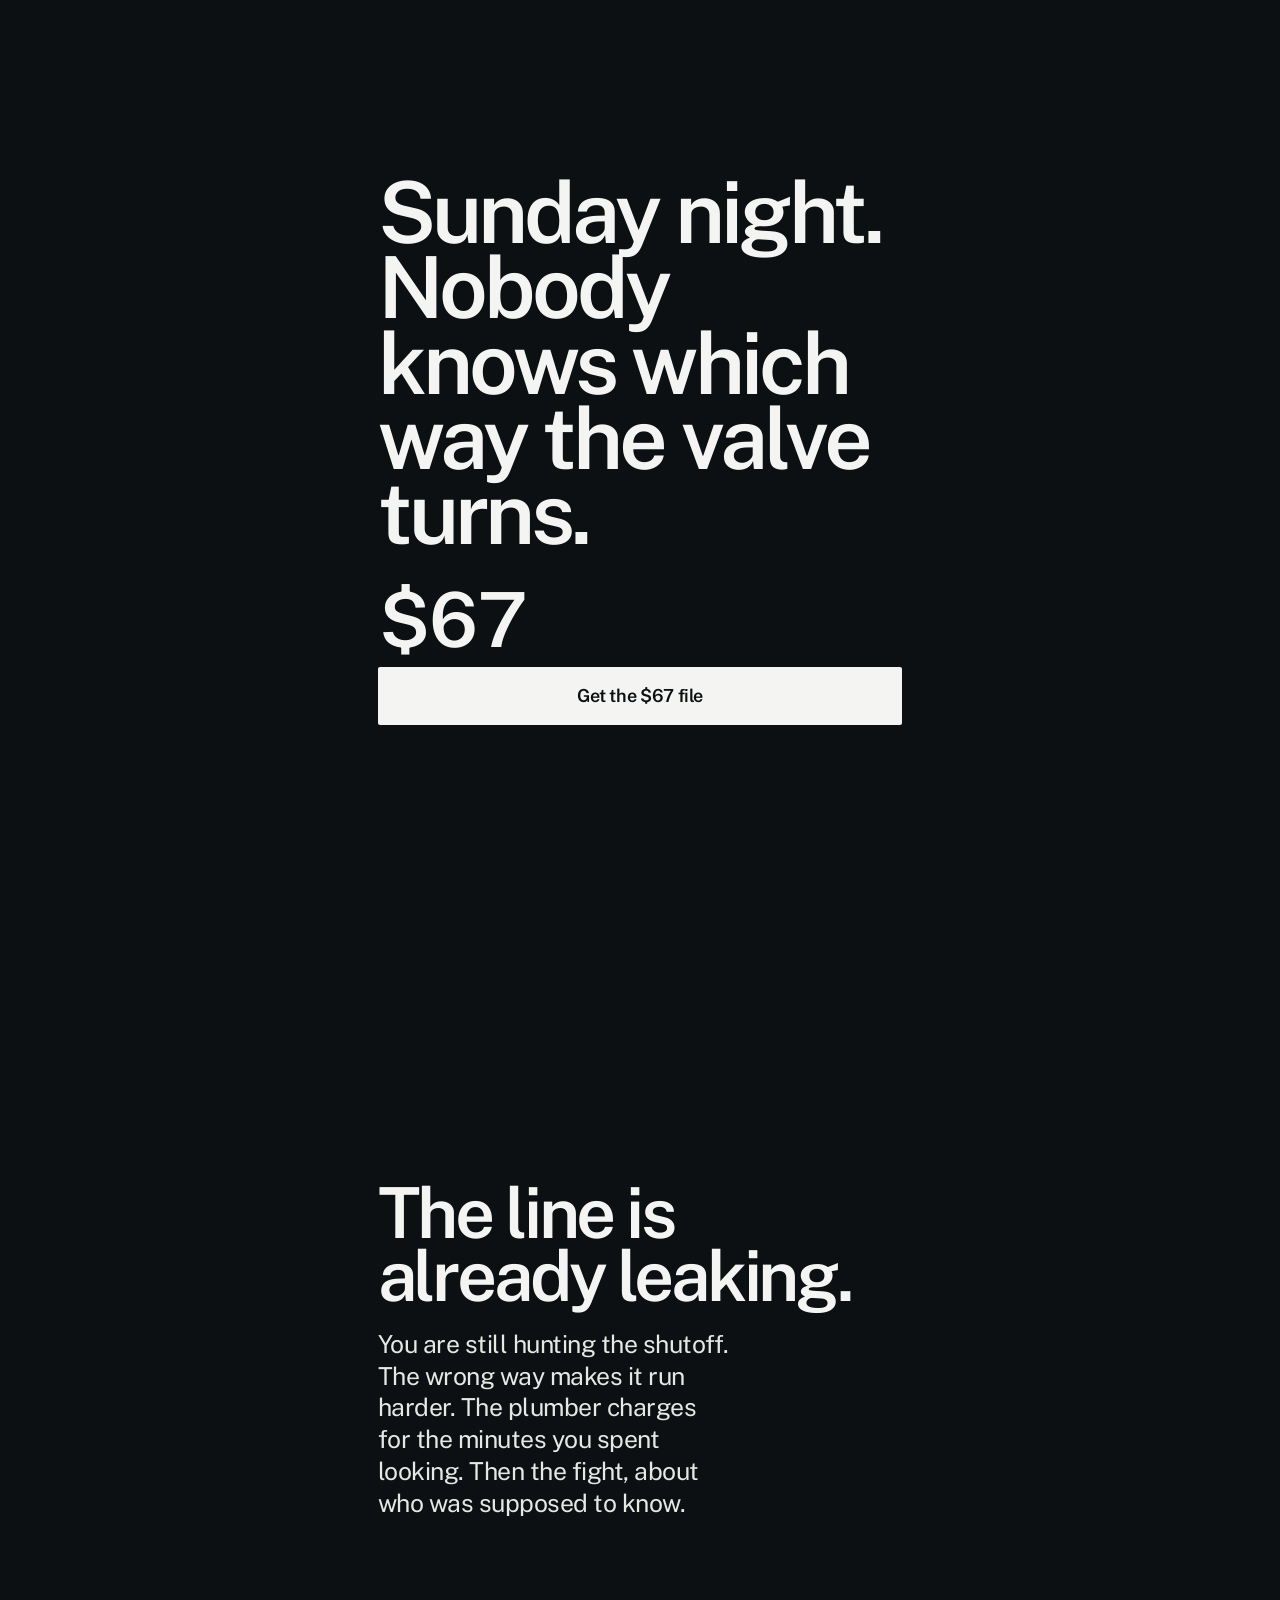
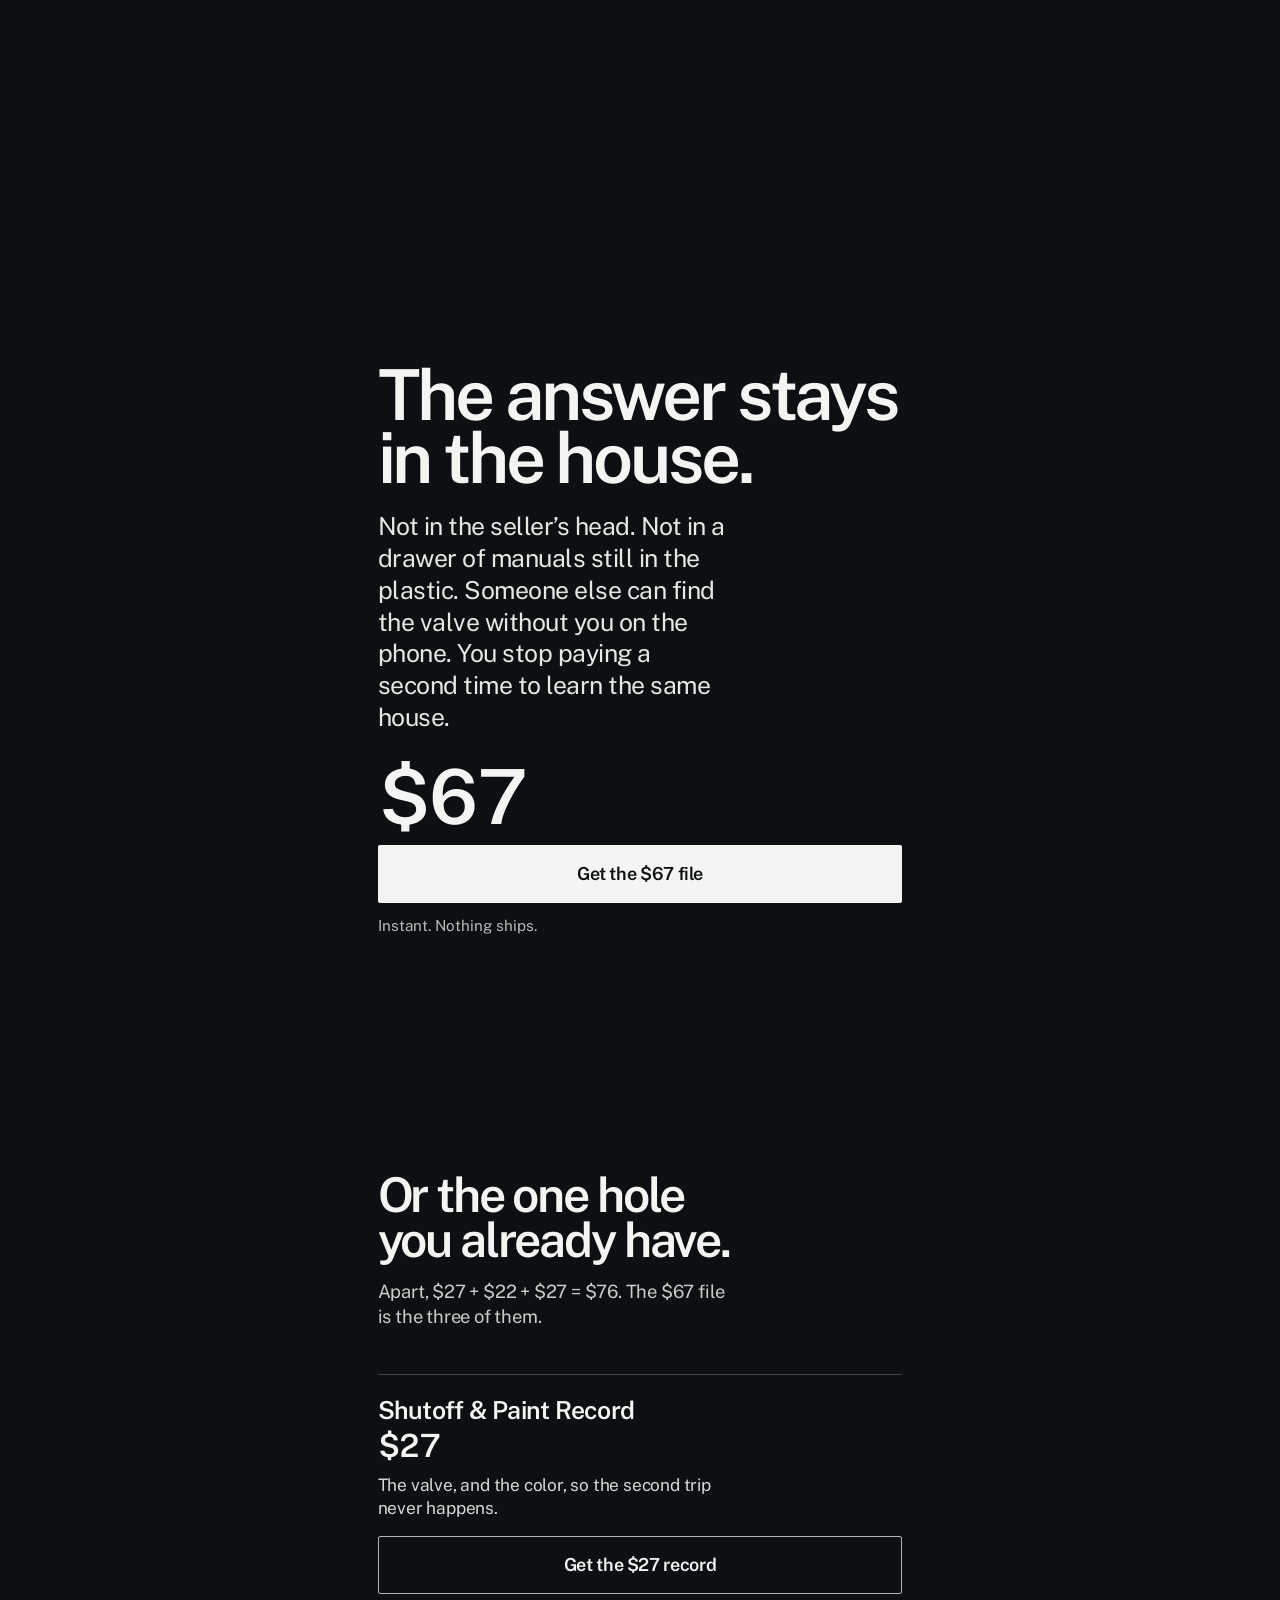
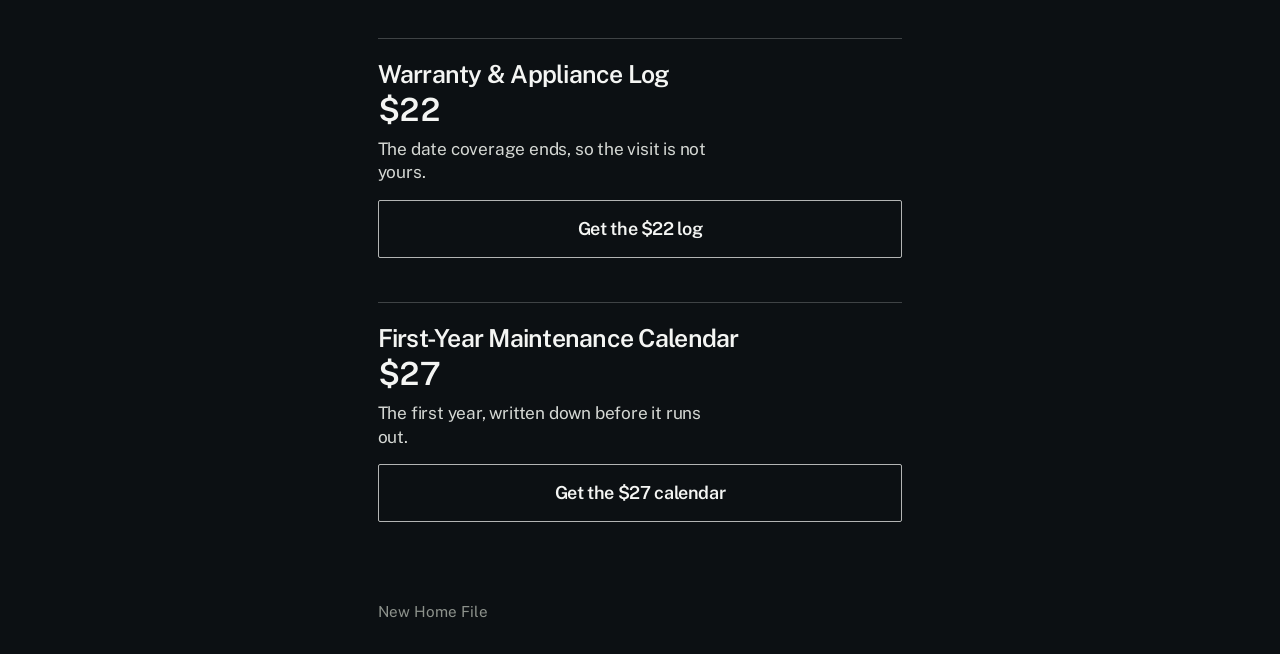
==== commit 20f30172: "Replace the sheet preview with the Sunday-night shutoff. The file stays unseen. The first screen is " ====
--- a/index.html
+++ b/index.html
@@ -3,176 +3,72 @@
 <head>
   <meta charset="utf-8">
   <meta name="viewport" content="width=device-width, initial-scale=1, viewport-fit=cover">
-  <meta name="color-scheme" content="light">
-  <meta name="theme-color" content="#16382c">
+  <meta name="color-scheme" content="dark">
+  <meta name="theme-color" content="#0c1013">
   <meta name="format-detection" content="telephone=no">
-  <title>New Home File</title>
-  <meta name="description" content="You closed. Where’s the shutoff? A printed house file: the water main, the paint code, the warranty date. $67.">
-  <meta property="og:title" content="New Home File">
-  <meta property="og:description" content="You closed. Where’s the shutoff? Print the shutoffs, paint codes, and warranties. Leave the file by the keys. $67.">
+  <title>Sunday night. Which way does the valve turn?</title>
+  <meta name="description" content="Sunday night. Something in the house failed, and nobody knows which way the valve turns. The answer stays in the house. $67.">
+  <meta property="og:title" content="Sunday night. Which way does the valve turn?">
+  <meta property="og:description" content="The line is already leaking. The answer stays in the house, not in someone’s memory. $67.">
   <meta property="og:type" content="website">
   <link rel="icon" href="favicon.svg" type="image/svg+xml">
-  <link rel="preload" href="images/hero.png" as="image">
-  <link rel="preload" href="fonts/newsreader-600.woff2" as="font" type="font/woff2" crossorigin>
+  <link rel="preload" href="fonts/public-sans-600.woff2" as="font" type="font/woff2" crossorigin>
   <link rel="preload" href="fonts/public-sans-400.woff2" as="font" type="font/woff2" crossorigin>
-  <link rel="preload" href="fonts/public-sans-600.woff2" as="font" type="font/woff2" crossorigin>
   <link rel="stylesheet" href="styles.css">
 </head>
 <body>
   <div class="page">
-    <header class="masthead">
-      <p class="mark">New Home File</p>
-      <h1>You closed.<br>Where’s the shutoff?</h1>
-      <p class="sub">Print the shutoffs, paint codes, warranties, and the first-year list. Leave the file by the keys.</p>
-    </header>
+    <section class="night" aria-label="New Home File, 67 dollars">
+      <h1>Sunday night. Nobody knows which way the valve turns.</h1>
+      <div class="offer">
+        <p class="price">$67</p>
+        <a class="buy" data-product="newHomeFile">Get the $67 file</a>
+      </div>
+    </section>
 
-    <main>
-      <section class="offer" aria-label="New Home File, 67 dollars">
-        <figure class="hero-sheet">
-          <img src="images/hero.png" width="680" height="578" alt="Sample house record. Water main: basement, east wall, left of the heater, red-handled valve. Living room paint: Benjamin Moore Simply White, OC-117, eggshell. Water heater warranty ends 2027-03-12." fetchpriority="high">
-        </figure>
-        <div class="offer-buy">
-          <p class="price"><span class="usd">$</span>67</p>
-          <a class="buy" data-product="newHomeFile">Get the $67 file</a>
-        </div>
-        <p class="fine">Instant PDF. Print at home. Three sections in one.</p>
-      </section>
+    <section class="cost" aria-labelledby="cost-title">
+      <h2 id="cost-title">The line is already leaking.</h2>
+      <p>You are still hunting the shutoff. The wrong way makes it run harder. The plumber charges for the minutes you spent looking. Then the fight, about who was supposed to know.</p>
+    </section>
 
-      <section class="gallery" aria-labelledby="sheets-title">
-        <h2 id="sheets-title">The three sheets that stay with the house</h2>
+    <section class="relief" aria-labelledby="relief-title">
+      <h2 id="relief-title">The answer stays in the house.</h2>
+      <p>Not in the seller’s head. Not in a drawer of manuals still in the plastic. Someone else can find the valve without you on the phone. You stop paying a second time to learn the same house.</p>
+      <div class="offer">
+        <p class="price">$67</p>
+        <a class="buy" data-product="newHomeFile">Get the $67 file</a>
+        <p class="ship">Instant. Nothing ships.</p>
+      </div>
+    </section>
 
-        <figure class="sheet-shot">
-          <img src="images/shutoff.png" width="680" height="705" alt="Shutoff and paint record. Water main in the basement on the east wall. Gas meter left of the front porch. Panel in the garage, north wall. Living room OC-117. Kitchen SW 7008." decoding="async">
-          <figcaption>Shutoff &amp; Paint Record. Closing night, this is the page.</figcaption>
-        </figure>
+    <section class="apart" aria-labelledby="apart-title">
+      <h2 id="apart-title">Or the one hole you already have.</h2>
+      <p class="sum">Apart, $27 + $22 + $27 = $76. The $67 file is the three of them.</p>
 
-        <figure class="sheet-shot">
-          <img src="images/warranty.png" width="680" height="780" alt="Warranty log. Water heater A.O. Smith GCV-40, warranty ends 2027-03-12. Refrigerator Whirlpool WRF555SDFZ, Metro Appliance 555-0142." decoding="async">
-          <figcaption>Warranty &amp; Appliance Log. The claim wants the install date and the serial.</figcaption>
-        </figure>
+      <article>
+        <h3>Shutoff &amp; Paint Record</h3>
+        <p class="amt">$27</p>
+        <p>The valve, and the color, so the second trip never happens.</p>
+        <a class="buy quiet" data-product="shutoffPaintRecord">Get the $27 record</a>
+      </article>
 
-        <figure class="sheet-shot">
-          <img src="images/year.png" width="680" height="481" alt="First-year calendar, months 1 to 4: change the HVAC filter, test the GFCI outlets, test smoke and CO alarms, clean the range hood filter." decoding="async">
-          <figcaption>First-Year Maintenance Calendar. The first filter season is already written down.</figcaption>
-        </figure>
-      </section>
+      <article>
+        <h3>Warranty &amp; Appliance Log</h3>
+        <p class="amt">$22</p>
+        <p>The date coverage ends, so the visit is not yours.</p>
+        <a class="buy quiet" data-product="warrantyApplianceLog">Get the $22 log</a>
+      </article>
 
-      <section class="moments" aria-labelledby="moments-title">
-        <h2 id="moments-title">The week you move in, and the first time something breaks</h2>
-        <ul>
-          <li>Someone asks where the water shuts off. The basement line is already on the sheet.</li>
-          <li>The painter texts for the living room. The code is OC-117, eggshell.</li>
-          <li>The water heater fails in month four. The warranty ends 2027-03-12.</li>
-        </ul>
-        <p class="moments-note">$67 is less than one wrong gallon of paint, or one hour while a plumber hunts for the main.</p>
-      </section>
-
-      <section class="gallery more" aria-label="More of the file">
-        <figure class="sheet-shot">
-          <img src="images/paint.png" width="680" height="649" alt="Paint codes. Living room OC-117 eggshell. Kitchen SW 7008 flat. Primary bedroom OC-20. Hall HC-172. Trim SW 7006 semi-gloss." decoding="async">
-          <figcaption>Paint codes. Room, brand, name, code, finish.</figcaption>
-        </figure>
-        <figure class="sheet-shot">
-          <img src="images/fall.png" width="680" height="456" alt="Fall maintenance. September, clean the gutters. October, shut the outdoor faucets. November, furnace check." decoding="async">
-          <figcaption>First-year calendar, fall. Gutters, outdoor faucets, the furnace.</figcaption>
-        </figure>
-        <figure class="sheet-shot">
-          <img src="images/contractors.png" width="680" height="560" alt="Who to call. Plumber Ada Ruiz 555-0138. HVAC North Heat and Air 555-0190. Electrician Kim Patel 555-0164. Painter Lane Color Co. 555-0117." decoding="async">
-          <figcaption>Who to call. Plumber, HVAC, electrician, painter.</figcaption>
-        </figure>
-      </section>
-
-      <section class="pack" aria-labelledby="pack-title">
-        <h2 id="pack-title">One file, or one section</h2>
-        <div class="offer-buy">
-          <p class="price"><span class="usd">$</span>67</p>
-          <a class="buy" data-product="newHomeFile">Get the $67 file</a>
-        </div>
-        <p class="fine">New Home File. All three sheets.</p>
-        <p class="split">Separately, <span class="eq">$27 + $22 + $27 = $76</span>. Same three files. $9 less as one download.</p>
-
-        <article class="record">
-          <div class="record-top">
-            <h3>Shutoff &amp; Paint Record</h3>
-            <p class="record-price">$27</p>
-          </div>
-          <p>Water, gas, and the panel, plus the paint code in each room.</p>
-          <a class="buy quiet" data-product="shutoffPaintRecord">Get the $27 record</a>
-        </article>
-        <article class="record">
-          <div class="record-top">
-            <h3>Warranty &amp; Appliance Log</h3>
-            <p class="record-price">$22</p>
-          </div>
-          <p>Model, serial, install date, warranty end, and who to call.</p>
-          <a class="buy quiet" data-product="warrantyApplianceLog">Get the $22 log</a>
-        </article>
-        <article class="record">
-          <div class="record-top">
-            <h3>First-Year Maintenance Calendar</h3>
-            <p class="record-price">$27</p>
-          </div>
-          <p>Twelve months: filters, detectors, gutters, outdoor faucets.</p>
-          <a class="buy quiet" data-product="firstYearMaintenanceCalendar">Get the $27 calendar</a>
-        </article>
-      </section>
-
-      <section class="steps" aria-labelledby="steps-title">
-        <h2 id="steps-title">How it works</h2>
-        <ol>
-          <li>Buy it. The PDF is instant.</li>
-          <li>Print the sheets you need. US Letter.</li>
-          <li>Write the shutoffs, the paint, the appliances, and months 1–12.</li>
-          <li>Leave the file by the keys, or in the drawer everyone knows.</li>
-        </ol>
-      </section>
-
-      <section class="inside" aria-labelledby="inside-title">
-        <h2 id="inside-title">What’s on the sheets</h2>
-        <ul>
-          <li>Shutoffs: water, gas, electric, and how you turn each one.</li>
-          <li>Paint: room, brand, color name, code, finish.</li>
-          <li>Appliances: make, model, serial, install date, warranty end, who to call.</li>
-          <li>Contractors: plumber, HVAC, electrician, painter.</li>
-          <li>First year, month by month: filters, gutters, detectors, caulk, outdoor faucets.</li>
-        </ul>
-      </section>
-
-      <section class="again" aria-label="New Home File, 67 dollars, again">
-        <p class="again-name">New Home File</p>
-        <div class="offer-buy">
-          <p class="price"><span class="usd">$</span>67</p>
-          <a class="buy" data-product="newHomeFile">Get the $67 file</a>
-        </div>
-        <p class="fine">Instant PDF. Nothing ships.</p>
-      </section>
-
-      <section class="faq" aria-labelledby="faq-title">
-        <h2 id="faq-title">Before you buy</h2>
-        <dl>
-          <div>
-            <dt>What arrives?</dt>
-            <dd>A PDF. Nothing is shipped.</dd>
-          </div>
-          <div>
-            <dt>What size is it?</dt>
-            <dd>US Letter. Print it at home or at a shop.</dd>
-          </div>
-          <div>
-            <dt>Do you type into it?</dt>
-            <dd>No. You write it by hand. It is not an app.</dd>
-          </div>
-          <div>
-            <dt>Where does it live?</dt>
-            <dd>With the house. Reprint a page when a line changes.</dd>
-          </div>
-        </dl>
-      </section>
-    </main>
+      <article>
+        <h3>First-Year Maintenance Calendar</h3>
+        <p class="amt">$27</p>
+        <p>The first year, written down before it runs out.</p>
+        <a class="buy quiet" data-product="firstYearMaintenanceCalendar">Get the $27 calendar</a>
+      </article>
+    </section>
 
     <footer class="colophon">
-      <p class="sign">New Home File</p>
-      <p class="sign-note">A closeout record for one house.</p>
+      <p>New Home File</p>
     </footer>
   </div>
   <script src="checkout.config.js"></script>
--- a/styles.css
+++ b/styles.css
@@ -1,158 +1,118 @@
-@font-face {
-  font-family: "Newsreader";
-  font-style: normal;
-  font-weight: 500;
-  src: url("fonts/newsreader-500.woff2") format("woff2");
-  font-display: swap;
-}
-
-@font-face {
-  font-family: "Newsreader";
-  font-style: normal;
-  font-weight: 600;
-  src: url("fonts/newsreader-600.woff2") format("woff2");
-  font-display: swap;
-}
-
 @font-face {
   font-family: "Public Sans";
   font-style: normal;
   font-weight: 400;
+  font-display: swap;
   src: url("fonts/public-sans-400.woff2") format("woff2");
-  font-display: swap;
 }
 
 @font-face {
   font-family: "Public Sans";
   font-style: normal;
   font-weight: 500;
+  font-display: swap;
   src: url("fonts/public-sans-500.woff2") format("woff2");
-  font-display: swap;
 }
 
 @font-face {
   font-family: "Public Sans";
   font-style: normal;
   font-weight: 600;
+  font-display: swap;
   src: url("fonts/public-sans-600.woff2") format("woff2");
-  font-display: swap;
-}
-
-:root {
-  --paper: #fff;
-  --ink: #1b2e26;
-  --muted: #3e5249;
-  --green: #16382c;
-  --green-deep: #10281f;
-  --green-hover: #1c4638;
-  --brass: #a07d43;
-  --brass-deep: #7a5e30;
-  --line: #e4ddd2;
-  --pad: 1.15rem;
-  --spine: 8px;
-  --serif: "Newsreader", Georgia, serif;
-  --sans: "Public Sans", "Segoe UI", sans-serif;
 }
 
 *,
 *::before,
-*::after { box-sizing: border-box; }
+*::after {
+  box-sizing: border-box;
+}
 
 html {
-  -webkit-text-size-adjust: 100%;
-  text-size-adjust: 100%;
+  background: #0c1013;
 }
 
 body {
   margin: 0;
-  background: var(--paper);
-  color: var(--ink);
-  font-family: var(--sans);
-  font-size: 1.0625rem;
-  line-height: 1.45;
-  font-variant-numeric: lining-nums;
+  background: #0c1013;
+  color: #f4f5f3;
+  font-family: "Public Sans", "Helvetica Neue", Helvetica, Arial, sans-serif;
+  font-weight: 400;
+  font-size: 1.125rem;
+  line-height: 1.35;
+  letter-spacing: -0.011em;
+  -webkit-font-smoothing: antialiased;
+  text-rendering: optimizeLegibility;
 }
 
 .page {
-  width: min(100%, 40rem);
+  width: min(100%, 36rem);
+  margin: 0 auto;
+}
+
+.night,
+.cost,
+.relief {
   min-height: 100vh;
-  margin: 0 auto;
-  padding: 0 var(--pad) calc(3rem + env(safe-area-inset-bottom));
-  border-left: var(--spine) solid var(--green);
-  background: var(--paper);
-}
-
-.mark {
-  display: inline-block;
-  margin: 0 0 0.65rem calc(var(--pad) * -1);
-  padding: 0.62rem 0.85rem 0.5rem var(--pad);
-  background: var(--green);
-  color: #f7f4ee;
-  font-size: 0.72rem;
+  min-height: 100dvh;
+  display: flex;
+  flex-direction: column;
+  justify-content: center;
+  padding: max(1.35rem, env(safe-area-inset-top)) 1.2rem max(1.35rem, env(safe-area-inset-bottom));
+}
+
+h1,
+h2,
+h3,
+p {
+  margin: 0;
+}
+
+h1,
+h2,
+.price,
+.amt,
+h3 {
   font-weight: 600;
-  letter-spacing: 0.16em;
-  line-height: 1;
-  text-transform: uppercase;
+  letter-spacing: -0.045em;
 }
 
 h1 {
-  margin: 0;
-  max-width: 16ch;
-  font-family: var(--serif);
-  font-size: 1.7rem;
-  font-weight: 600;
-  line-height: 1.12;
+  max-width: 11ch;
+  font-size: clamp(3.35rem, 15.2vw, 5.35rem);
+  line-height: 0.88;
+}
+
+.cost h2,
+.relief h2 {
+  max-width: 12ch;
+  font-size: clamp(2.85rem, 12.4vw, 4.4rem);
+  line-height: 0.9;
+}
+
+.cost p,
+.relief > p {
+  max-width: 22rem;
+  margin-top: 1.35rem;
+  color: #e6e8e4;
+  font-size: clamp(1.28rem, 5vw, 1.55rem);
+  line-height: 1.28;
   letter-spacing: -0.02em;
 }
 
-.sub {
-  margin: 0.55rem 0 0;
-  max-width: 36em;
-  font-size: 1rem;
-  line-height: 1.35;
-}
-
-.hero-sheet {
-  margin: 0.75rem 0 0.7rem;
-}
-
-.hero-sheet img,
-.sheet-shot img {
-  display: block;
-  width: 100%;
-  height: auto;
-  background: #fbf9f4;
-  box-shadow: 0 10px 26px rgba(22, 30, 24, 0.12), 0 0 0 1px rgba(22, 30, 24, 0.08);
-}
-
-.offer-buy {
-  display: flex;
-  align-items: center;
-  gap: 0.7rem;
-}
-
-.offer-buy .buy {
-  flex: 1;
-  width: auto;
-  min-width: 0;
+.offer {
+  margin-top: 2rem;
+}
+
+.night .offer {
+  margin-top: 2.25rem;
 }
 
 .price {
-  margin: 0;
-  flex: none;
-  font-family: var(--serif);
-  font-size: 2.75rem;
-  font-weight: 600;
-  line-height: 0.9;
-  letter-spacing: -0.03em;
-  color: var(--green);
-}
-
-.usd {
-  margin-right: 0.04em;
-  font-size: 0.45em;
-  vertical-align: 0.7em;
-  color: var(--brass-deep);
+  font-size: clamp(3.4rem, 16vw, 4.75rem);
+  line-height: 0.85;
+  letter-spacing: -0.05em;
+  font-variant-numeric: tabular-nums;
 }
 
 .buy {
@@ -160,196 +120,101 @@
   align-items: center;
   justify-content: center;
   width: 100%;
-  min-height: 3.25rem;
-  padding: 0.75rem 0.9rem;
+  min-height: 3.6rem;
+  margin-top: 0.95rem;
+  padding: 0.85rem 1rem;
+  border: 0;
   border-radius: 2px;
-  background: var(--green);
-  color: #f7f4ee;
-  font: 600 1rem/1.2 var(--sans);
+  background: #f4f5f3;
+  color: #0c1013;
+  font: 600 1.125rem/1.2 "Public Sans", "Helvetica Neue", Helvetica, Arial, sans-serif;
+  letter-spacing: -0.02em;
   text-align: center;
   text-decoration: none;
-  box-shadow: inset 0 -3px 0 var(--brass);
   cursor: pointer;
-  -webkit-tap-highlight-color: transparent;
-}
-
-.buy:visited { color: #f7f4ee; }
+}
+
+.buy:focus-visible,
+.buy.quiet:focus-visible {
+  outline: 2px solid #f4f5f3;
+  outline-offset: 3px;
+}
+
+.ship {
+  margin-top: 0.85rem;
+  color: #b7bbb6;
+  font-size: 0.95rem;
+  letter-spacing: 0;
+}
+
+.apart {
+  padding: 4.5rem 1.2rem 2.5rem;
+}
+
+.apart h2 {
+  max-width: 12ch;
+  font-size: clamp(2.15rem, 9vw, 3rem);
+  line-height: 0.94;
+}
+
+.sum {
+  max-width: 22rem;
+  margin-top: 1.1rem;
+  color: #c9cdc8;
+  font-size: 1.15rem;
+  line-height: 1.35;
+}
+
+.apart article {
+  margin-top: 2.75rem;
+  padding-top: 1.4rem;
+  border-top: 1px solid rgba(244, 245, 243, 0.22);
+}
+
+.apart h3 {
+  font-size: 1.55rem;
+  line-height: 1.05;
+  letter-spacing: -0.03em;
+}
+
+.amt {
+  margin-top: 0.45rem;
+  font-size: 2rem;
+  line-height: 1;
+  font-variant-numeric: tabular-nums;
+}
+
+.apart article p:not(.amt) {
+  max-width: 22rem;
+  margin-top: 0.75rem;
+  color: #d5d8d4;
+  font-size: 1.08rem;
+  line-height: 1.35;
+}
 
 .buy.quiet {
   background: transparent;
-  color: var(--green);
-  box-shadow: inset 0 0 0 1.5px var(--green);
-}
-
-.buy.quiet:visited { color: var(--green); }
-
-.buy:focus-visible {
-  outline: 2px solid var(--brass-deep);
-  outline-offset: 3px;
-}
-
-.fine,
-.split {
-  margin: 0.55rem 0 0;
-  color: var(--muted);
-  font-size: 0.92rem;
-}
-
-.eq { white-space: nowrap; font-variant-numeric: tabular-nums; }
-
-h2 {
-  margin: 0 0 0.85rem;
-  font-family: var(--serif);
-  font-size: 1.45rem;
-  font-weight: 600;
-  line-height: 1.2;
-  letter-spacing: -0.02em;
-}
-
-.gallery { margin-top: 2.4rem; }
-
-.sheet-shot { margin: 0 0 1.35rem; }
-
-.sheet-shot figcaption {
-  margin-top: 0.45rem;
+  color: #f4f5f3;
+  border: 1px solid rgba(244, 245, 243, 0.72);
+}
+
+.colophon {
+  padding: 2.5rem 1.2rem max(2rem, env(safe-area-inset-bottom));
+}
+
+.colophon p {
+  color: #8d928c;
   font-size: 0.95rem;
-  line-height: 1.35;
-}
-
-.moments { margin-top: 0.4rem; }
-
-.moments ul,
-.inside ul,
-.steps ol {
-  margin: 0;
-  padding-left: 1.15rem;
-}
-
-.moments li,
-.inside li,
-.steps li { margin: 0.4rem 0; }
-
-.moments-note {
-  margin: 0.8rem 0 0;
-  font-family: var(--serif);
-  font-size: 1.15rem;
-  line-height: 1.3;
-}
-
-.more { margin-top: 1.6rem; }
-
-.pack {
-  margin-top: 2.2rem;
-  padding-top: 1.1rem;
-  border-top: 3px solid var(--green);
-}
-
-.record {
-  padding: 1rem 0 1.05rem;
-  border-top: 1px solid var(--line);
-}
-
-.record:last-child { border-bottom: 1px solid var(--line); }
-
-.record-top {
-  display: grid;
-  grid-template-columns: 1fr auto;
-  gap: 0.5rem 1rem;
-  align-items: baseline;
-}
-
-.record h3 {
-  margin: 0;
-  font-size: 1.02rem;
-  font-weight: 600;
-  line-height: 1.3;
-}
-
-.record-price {
-  margin: 0;
-  font-family: var(--serif);
-  font-size: 1.45rem;
-  font-weight: 600;
-  color: var(--green);
-}
-
-.record p { margin: 0.4rem 0 0.75rem; }
-
-.steps,
-.inside { margin-top: 2.2rem; }
-
-.again {
-  margin-top: 2.2rem;
-  padding-top: 1.1rem;
-  border-top: 3px solid var(--green);
-}
-
-.again-name {
-  margin: 0 0 0.45rem;
-  font-family: var(--serif);
-  font-size: 1.45rem;
-  font-weight: 600;
-}
-
-.faq { margin-top: 2.2rem; }
-
-.faq div {
-  padding: 0.75rem 0;
-  border-top: 1px solid var(--line);
-}
-
-.faq dt { font-weight: 600; }
-.faq dd { margin: 0.15rem 0 0; }
-
-.colophon {
-  margin-top: 2.4rem;
-  padding-top: 0.9rem;
-  border-top: 1px solid var(--line);
-}
-
-.sign,
-.sign-note { margin: 0; }
-
-.sign {
-  color: var(--green);
-  font-size: 0.72rem;
-  font-weight: 600;
-  letter-spacing: 0.16em;
-  text-transform: uppercase;
-}
-
-.sign-note {
-  margin-top: 0.35rem;
-  color: var(--muted);
-  font-size: 0.95rem;
-}
-
-::selection { background: #d7e6de; color: var(--ink); }
-
-@media (hover: hover) {
-  .buy:hover { background: var(--green-hover); color: #f7f4ee; }
-  .buy.quiet:hover { background: #f2f6f4; color: var(--green); }
-}
-
-.buy:active { background: var(--green-deep); transform: translateY(1px); }
-.buy.quiet:active { background: #e7eeea; color: var(--green-deep); }
-
-@media (min-width: 48rem) {
-  :root { --pad: 1.7rem; --spine: 10px; }
-  .page { border-right: 1px solid var(--line); }
-  h1 { font-size: 2rem; }
-}
-
-@media (prefers-reduced-motion: reduce) {
-  .buy:active { transform: none; }
-}
-
-@media print {
-  .page { border: 0; }
-  .mark, .buy {
-    background: transparent !important;
-    color: var(--ink) !important;
-    box-shadow: none;
-    border: 1px solid var(--ink);
+  letter-spacing: 0;
+}
+
+@media (min-width: 720px) {
+  .night,
+  .cost,
+  .relief,
+  .apart,
+  .colophon {
+    padding-left: 1.6rem;
+    padding-right: 1.6rem;
   }
 }
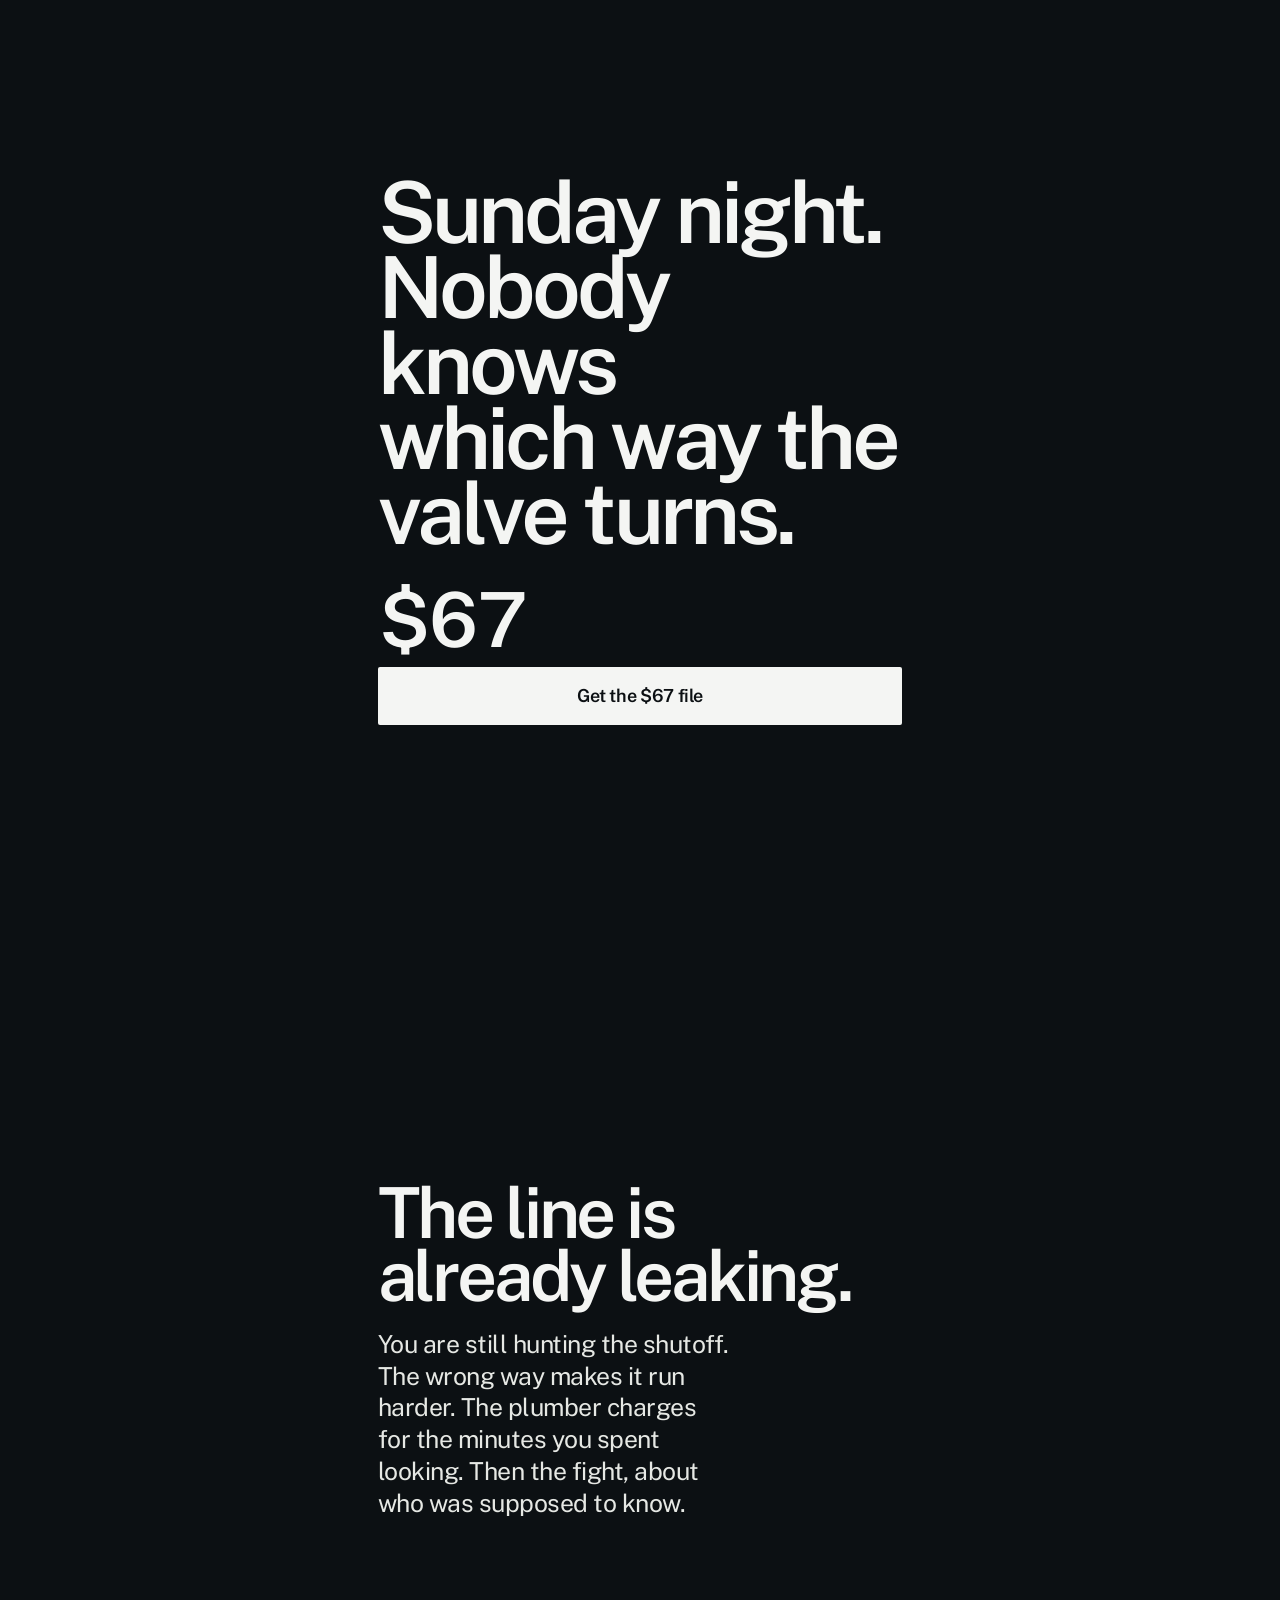
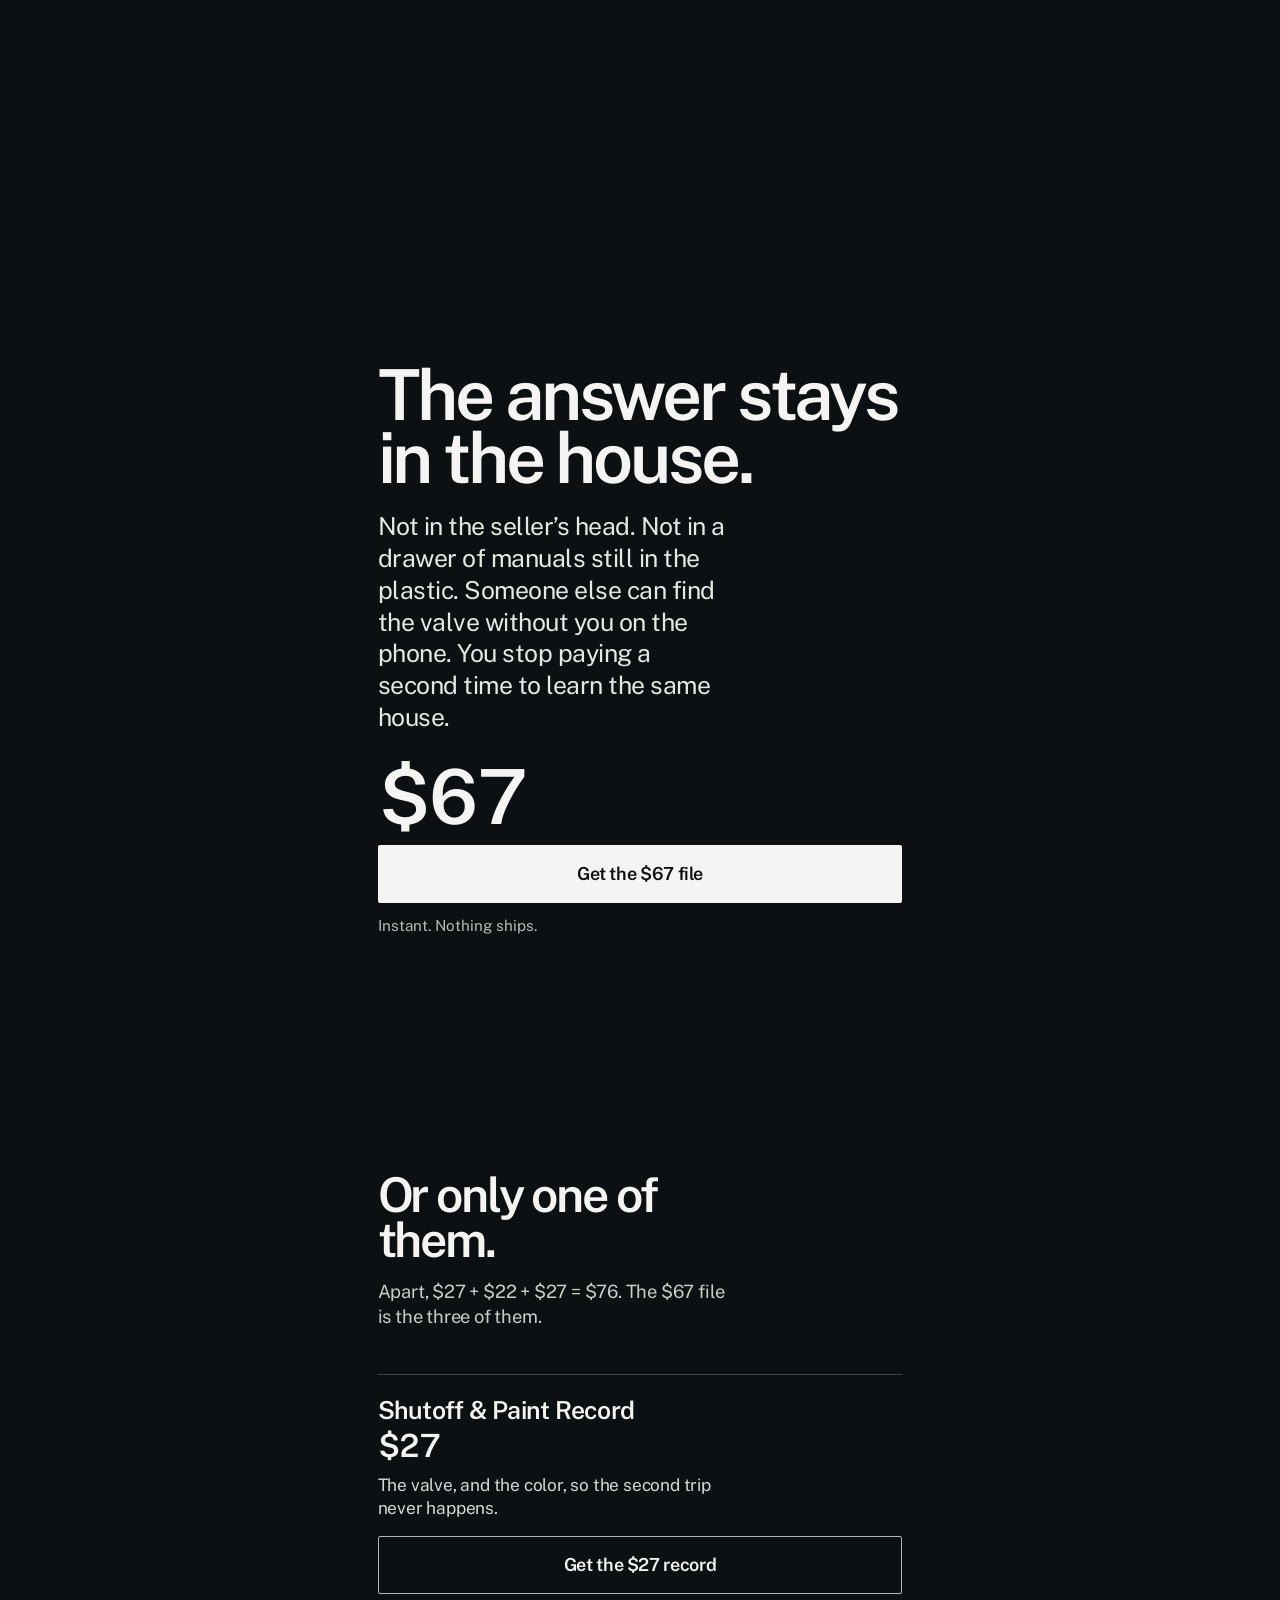
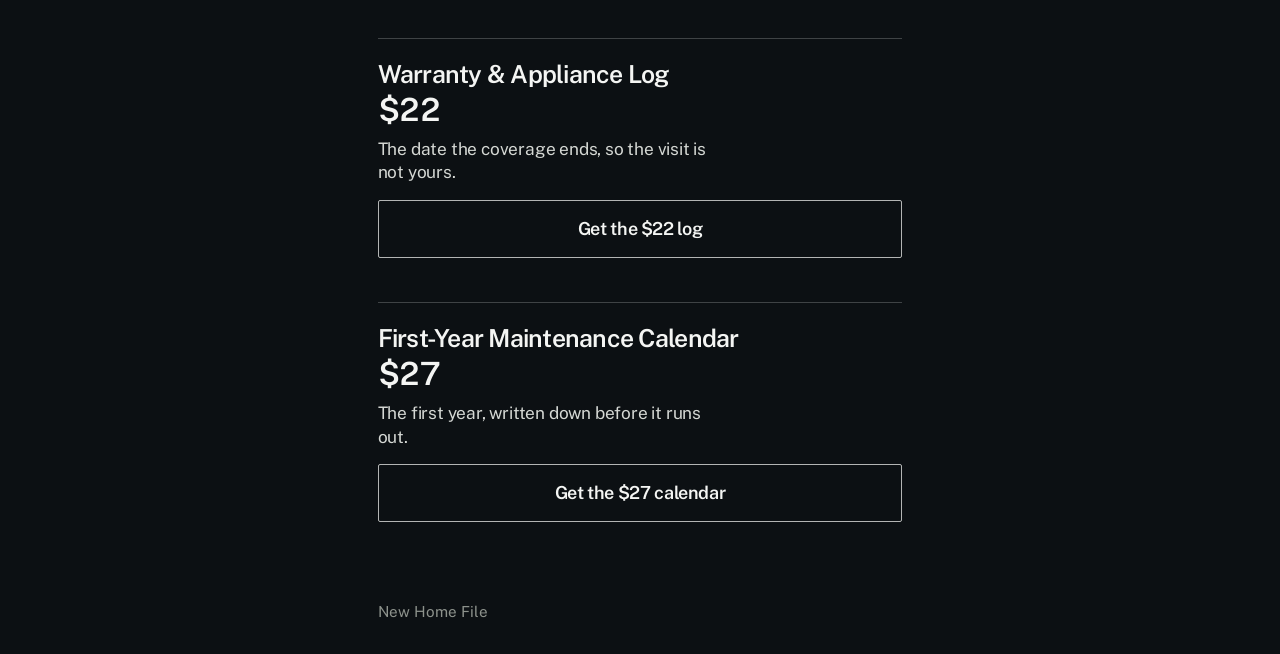
==== commit 59f4b69b: "Keep the valve question in four spoken lines. The first screen no longer breaks like a poem, and the" ====
--- a/index.html
+++ b/index.html
@@ -19,7 +19,7 @@
 <body>
   <div class="page">
     <section class="night" aria-label="New Home File, 67 dollars">
-      <h1>Sunday night. Nobody knows which way the valve turns.</h1>
+      <h1>Sunday night.<br>Nobody knows<br>which way the<br>valve turns.</h1>
       <div class="offer">
         <p class="price">$67</p>
         <a class="buy" data-product="newHomeFile">Get the $67 file</a>
@@ -27,12 +27,12 @@
     </section>
 
     <section class="cost" aria-labelledby="cost-title">
-      <h2 id="cost-title">The line is already leaking.</h2>
+      <h2 id="cost-title">The line is<br>already leaking.</h2>
       <p>You are still hunting the shutoff. The wrong way makes it run harder. The plumber charges for the minutes you spent looking. Then the fight, about who was supposed to know.</p>
     </section>
 
     <section class="relief" aria-labelledby="relief-title">
-      <h2 id="relief-title">The answer stays in the house.</h2>
+      <h2 id="relief-title">The answer stays<br>in the house.</h2>
       <p>Not in the seller’s head. Not in a drawer of manuals still in the plastic. Someone else can find the valve without you on the phone. You stop paying a second time to learn the same house.</p>
       <div class="offer">
         <p class="price">$67</p>
@@ -42,7 +42,7 @@
     </section>
 
     <section class="apart" aria-labelledby="apart-title">
-      <h2 id="apart-title">Or the one hole you already have.</h2>
+      <h2 id="apart-title">Or only one of them.</h2>
       <p class="sum">Apart, $27 + $22 + $27 = $76. The $67 file is the three of them.</p>
 
       <article>
@@ -55,7 +55,7 @@
       <article>
         <h3>Warranty &amp; Appliance Log</h3>
         <p class="amt">$22</p>
-        <p>The date coverage ends, so the visit is not yours.</p>
+        <p>The date the coverage ends, so the visit is not yours.</p>
         <a class="buy quiet" data-product="warrantyApplianceLog">Get the $22 log</a>
       </article>
 
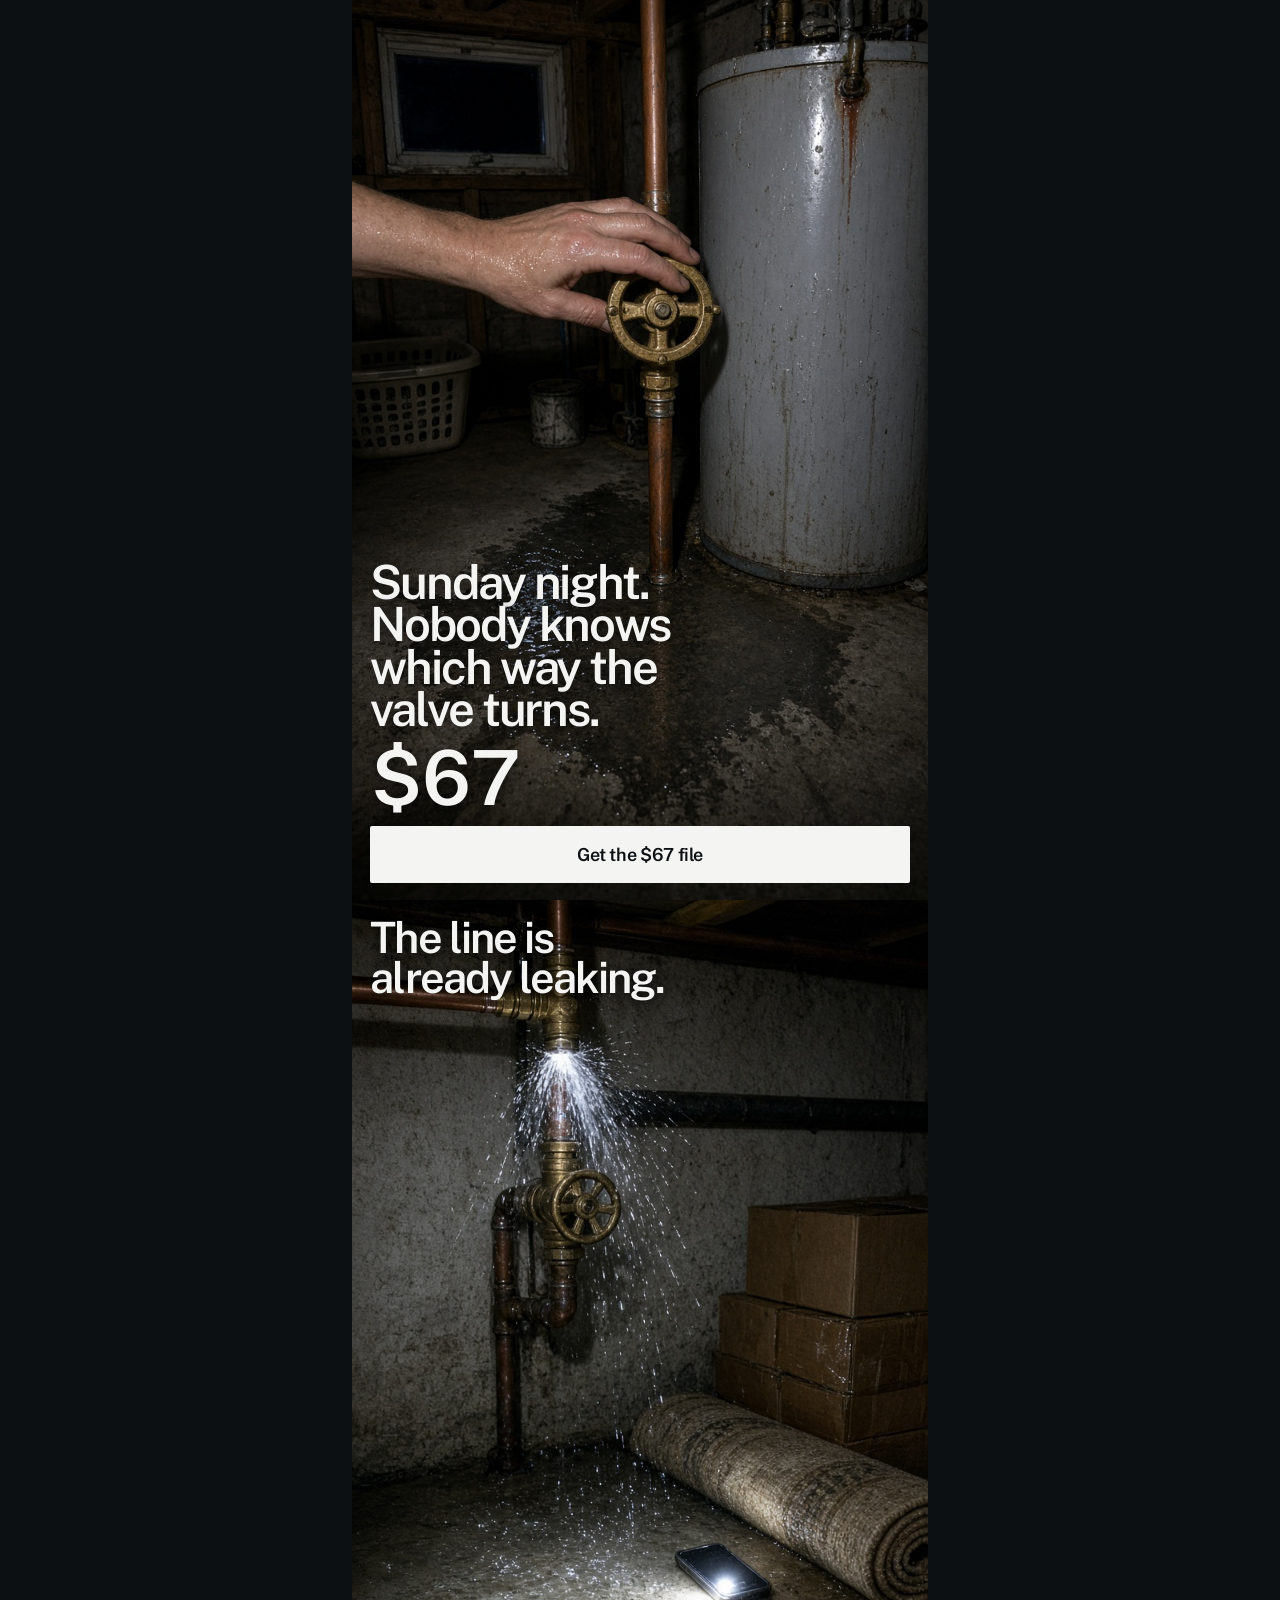
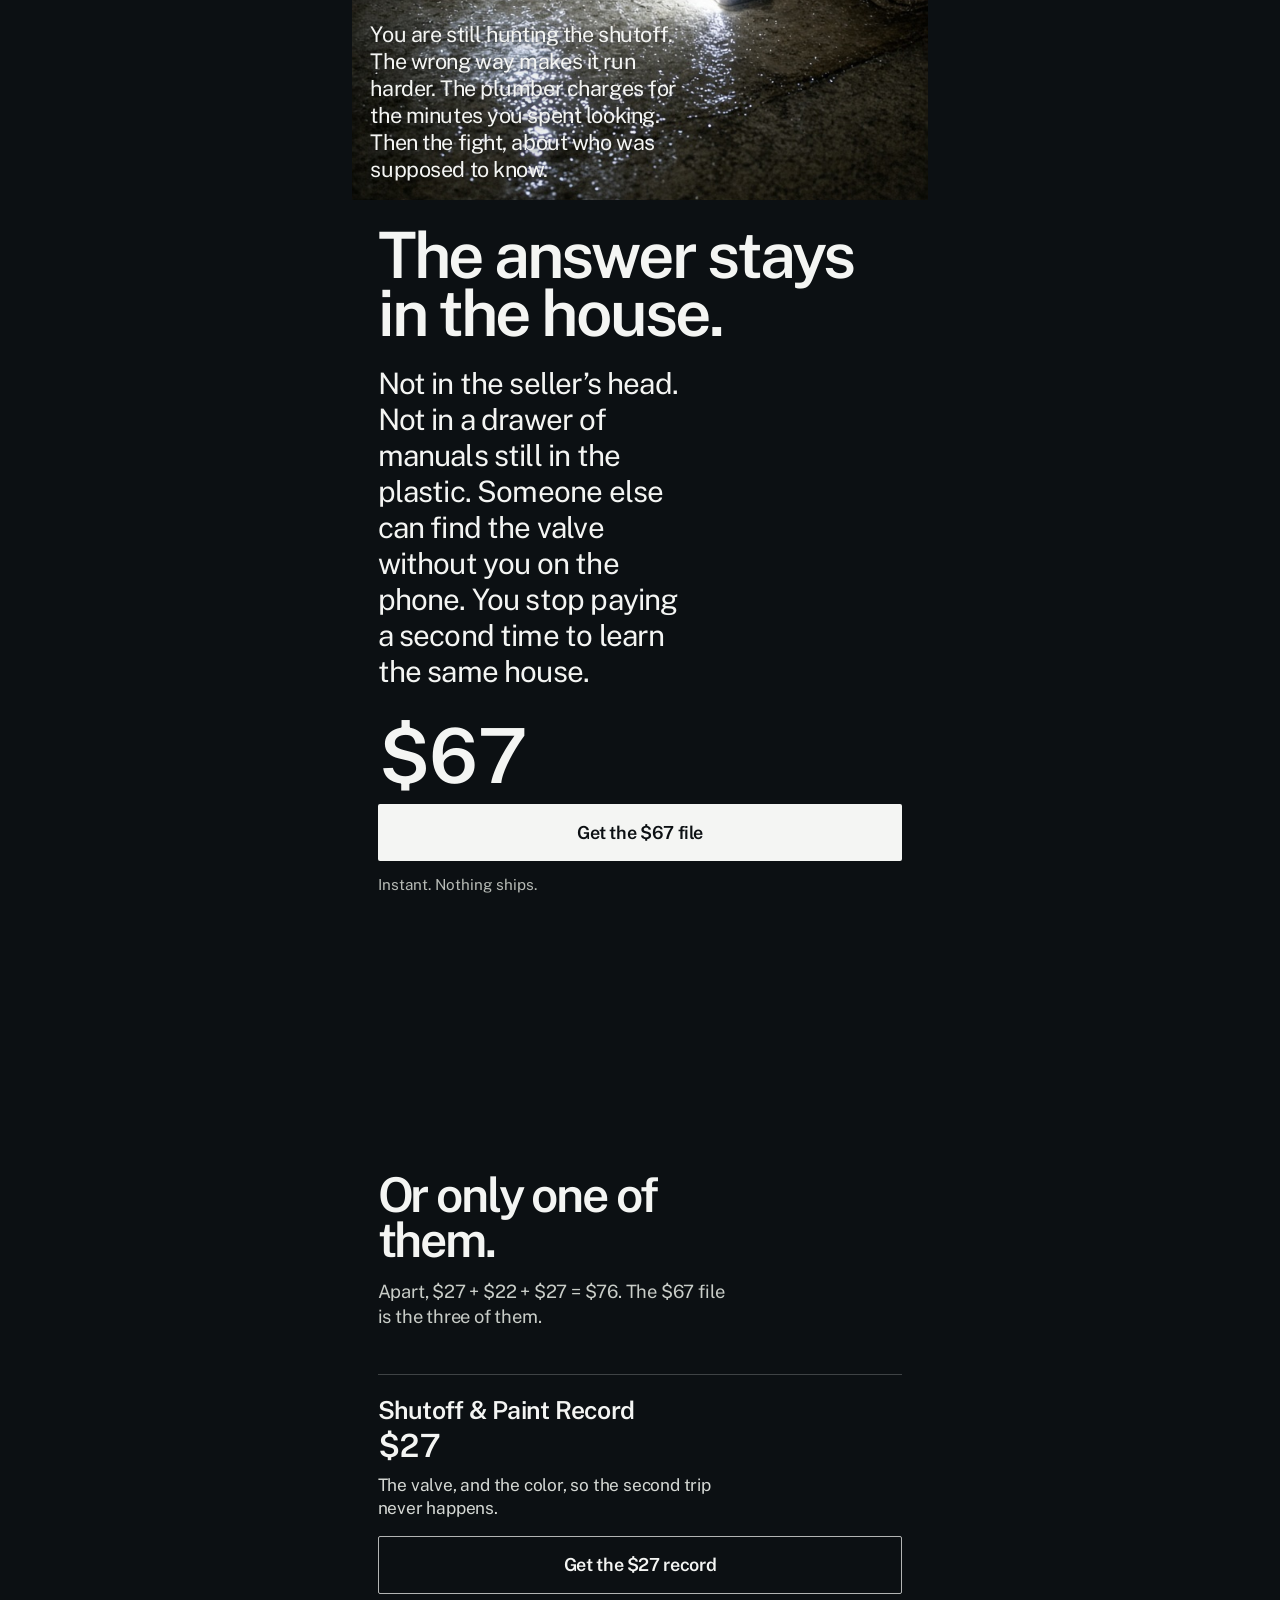
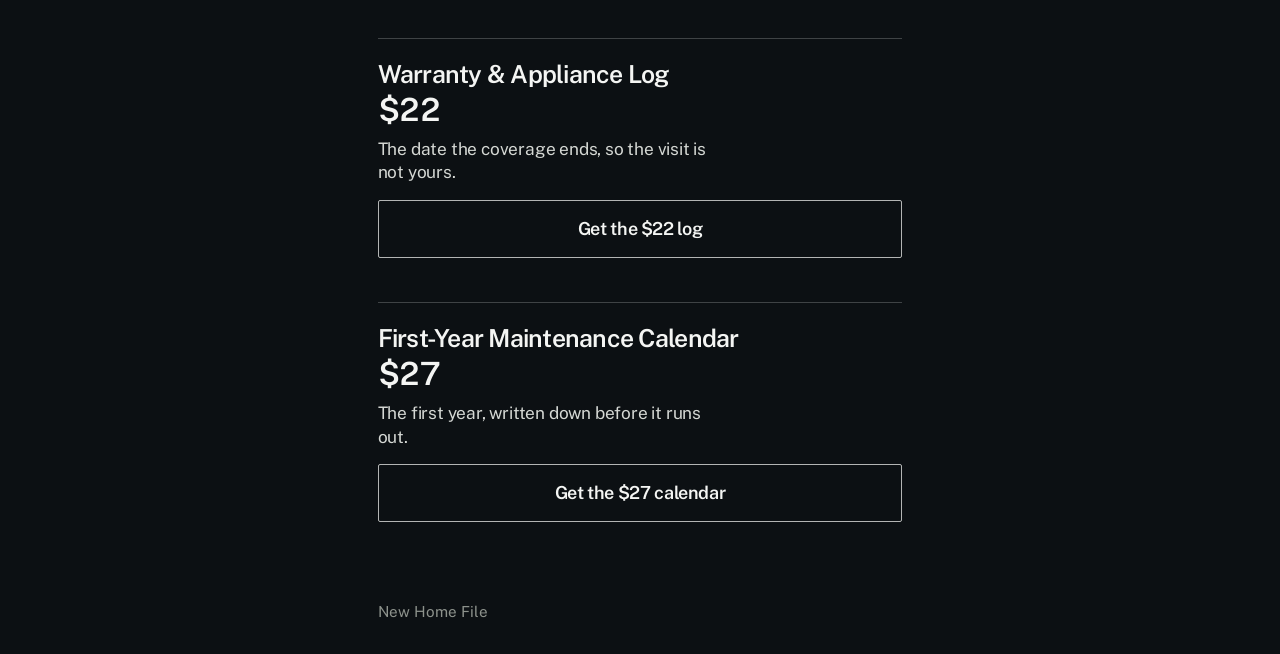
==== commit 44775987: "Put Sunday night on the first screen. The valve, the stopped hand, and the water are the picture. Th" ====
--- a/index.html
+++ b/index.html
@@ -12,23 +12,30 @@
   <meta property="og:description" content="The line is already leaking. The answer stays in the house, not in someone’s memory. $67.">
   <meta property="og:type" content="website">
   <link rel="icon" href="favicon.svg" type="image/svg+xml">
+  <link rel="preload" href="images/sunday-night-valve.jpg" as="image">
   <link rel="preload" href="fonts/public-sans-600.woff2" as="font" type="font/woff2" crossorigin>
   <link rel="preload" href="fonts/public-sans-400.woff2" as="font" type="font/woff2" crossorigin>
   <link rel="stylesheet" href="styles.css">
 </head>
 <body>
   <div class="page">
-    <section class="night" aria-label="New Home File, 67 dollars">
-      <h1>Sunday night.<br>Nobody knows<br>which way the<br>valve turns.</h1>
-      <div class="offer">
-        <p class="price">$67</p>
-        <a class="buy" data-product="newHomeFile">Get the $67 file</a>
+    <section class="frame night" aria-label="New Home File, 67 dollars">
+      <img class="frame-photo" src="images/sunday-night-valve.jpg" width="720" height="1280" alt="Sunday night in a house basement. A hand has stopped on an unmarked valve. Water is already on the concrete." fetchpriority="high">
+      <div class="frame-copy">
+        <h1>Sunday night.<br>Nobody knows<br>which way the<br>valve turns.</h1>
+        <div class="offer">
+          <p class="price">$67</p>
+          <a class="buy" data-product="newHomeFile">Get the $67 file</a>
+        </div>
       </div>
     </section>
 
-    <section class="cost" aria-labelledby="cost-title">
-      <h2 id="cost-title">The line is<br>already leaking.</h2>
-      <p>You are still hunting the shutoff. The wrong way makes it run harder. The plumber charges for the minutes you spent looking. Then the fight, about who was supposed to know.</p>
+    <section class="frame cost" aria-labelledby="cost-title">
+      <img class="frame-photo" src="images/sunday-night-leak.jpg" width="720" height="1280" alt="The same night. Water is spraying from the line and has reached the boxes. A phone light is still on the floor.">
+      <div class="frame-copy">
+        <h2 id="cost-title">The line is already leaking.</h2>
+        <p>You are still hunting the shutoff. The wrong way makes it run harder. The plumber charges for the minutes you spent looking. Then the fight, about who was supposed to know.</p>
+      </div>
     </section>
 
     <section class="relief" aria-labelledby="relief-title">
--- a/styles.css
+++ b/styles.css
@@ -50,15 +50,76 @@
   margin: 0 auto;
 }
 
-.night,
-.cost,
+.frame {
+  position: relative;
+  min-height: 100vh;
+  min-height: 100dvh;
+  display: flex;
+  flex-direction: column;
+  overflow: hidden;
+  color: #f4f5f3;
+}
+
+.frame-photo {
+  position: absolute;
+  inset: 0;
+  width: 100%;
+  height: 100%;
+  object-fit: cover;
+  object-position: center center;
+}
+
+.frame::before {
+  content: "";
+  position: absolute;
+  inset: 0;
+  pointer-events: none;
+  background: linear-gradient(
+    to bottom,
+    rgba(6, 8, 10, 0.2) 0%,
+    rgba(6, 8, 10, 0) 18%,
+    rgba(6, 8, 10, 0) 46%,
+    rgba(6, 8, 10, 0.35) 64%,
+    rgba(6, 8, 10, 0.78) 100%
+  );
+}
+
+.cost::before {
+  background: linear-gradient(
+    to bottom,
+    rgba(6, 8, 10, 0.62) 0%,
+    rgba(6, 8, 10, 0.18) 16%,
+    rgba(6, 8, 10, 0) 34%,
+    rgba(6, 8, 10, 0) 58%,
+    rgba(6, 8, 10, 0.55) 78%,
+    rgba(6, 8, 10, 0.84) 100%
+  );
+}
+
+.frame-copy {
+  position: relative;
+  z-index: 1;
+  display: flex;
+  flex-direction: column;
+  flex: 1;
+  padding: max(1.15rem, env(safe-area-inset-top)) 1.15rem max(1.05rem, env(safe-area-inset-bottom));
+}
+
+.night .frame-copy {
+  justify-content: flex-end;
+}
+
+.cost .frame-copy {
+  justify-content: space-between;
+}
+
 .relief {
   min-height: 100vh;
   min-height: 100dvh;
   display: flex;
   flex-direction: column;
-  justify-content: center;
-  padding: max(1.35rem, env(safe-area-inset-top)) 1.2rem max(1.35rem, env(safe-area-inset-bottom));
+  justify-content: flex-start;
+  padding: max(1.65rem, env(safe-area-inset-top)) 1.15rem max(1.35rem, env(safe-area-inset-bottom));
 }
 
 h1,
@@ -77,35 +138,55 @@
   letter-spacing: -0.045em;
 }
 
-h1 {
+.night h1,
+.cost h2,
+.night .price {
+  text-shadow: 0 2px 16px rgba(0, 0, 0, 0.72);
+}
+
+.night h1 {
   max-width: 11ch;
-  font-size: clamp(3.35rem, 15.2vw, 5.35rem);
-  line-height: 0.88;
-}
-
-.cost h2,
+  font-size: clamp(2.05rem, 10vw, 2.95rem);
+  line-height: 0.9;
+}
+
+.cost h2 {
+  max-width: 12ch;
+  font-size: clamp(1.9rem, 8.6vw, 2.7rem);
+  line-height: 0.92;
+  text-shadow: 0 2px 14px rgba(0, 0, 0, 0.85);
+}
+
 .relief h2 {
-  max-width: 12ch;
-  font-size: clamp(2.85rem, 12.4vw, 4.4rem);
+  font-size: clamp(2.55rem, 12vw, 4rem);
   line-height: 0.9;
 }
 
-.cost p,
+.cost p {
+  max-width: 20rem;
+  margin-top: 0;
+  color: #f4f5f3;
+  font-size: clamp(1.12rem, 4.5vw, 1.35rem);
+  line-height: 1.25;
+  letter-spacing: -0.02em;
+  text-shadow: 0 1px 10px rgba(0, 0, 0, 0.8);
+}
+
 .relief > p {
-  max-width: 22rem;
-  margin-top: 1.35rem;
-  color: #e6e8e4;
-  font-size: clamp(1.28rem, 5vw, 1.55rem);
-  line-height: 1.28;
-  letter-spacing: -0.02em;
+  max-width: 20rem;
+  margin-top: 1.5rem;
+  color: #f4f5f3;
+  font-size: clamp(1.45rem, 6.1vw, 1.85rem);
+  line-height: 1.22;
+  letter-spacing: -0.028em;
 }
 
 .offer {
-  margin-top: 2rem;
+  margin-top: 2.1rem;
 }
 
 .night .offer {
-  margin-top: 2.25rem;
+  margin-top: 0.95rem;
 }
 
 .price {
@@ -209,8 +290,6 @@
 }
 
 @media (min-width: 720px) {
-  .night,
-  .cost,
   .relief,
   .apart,
   .colophon {
